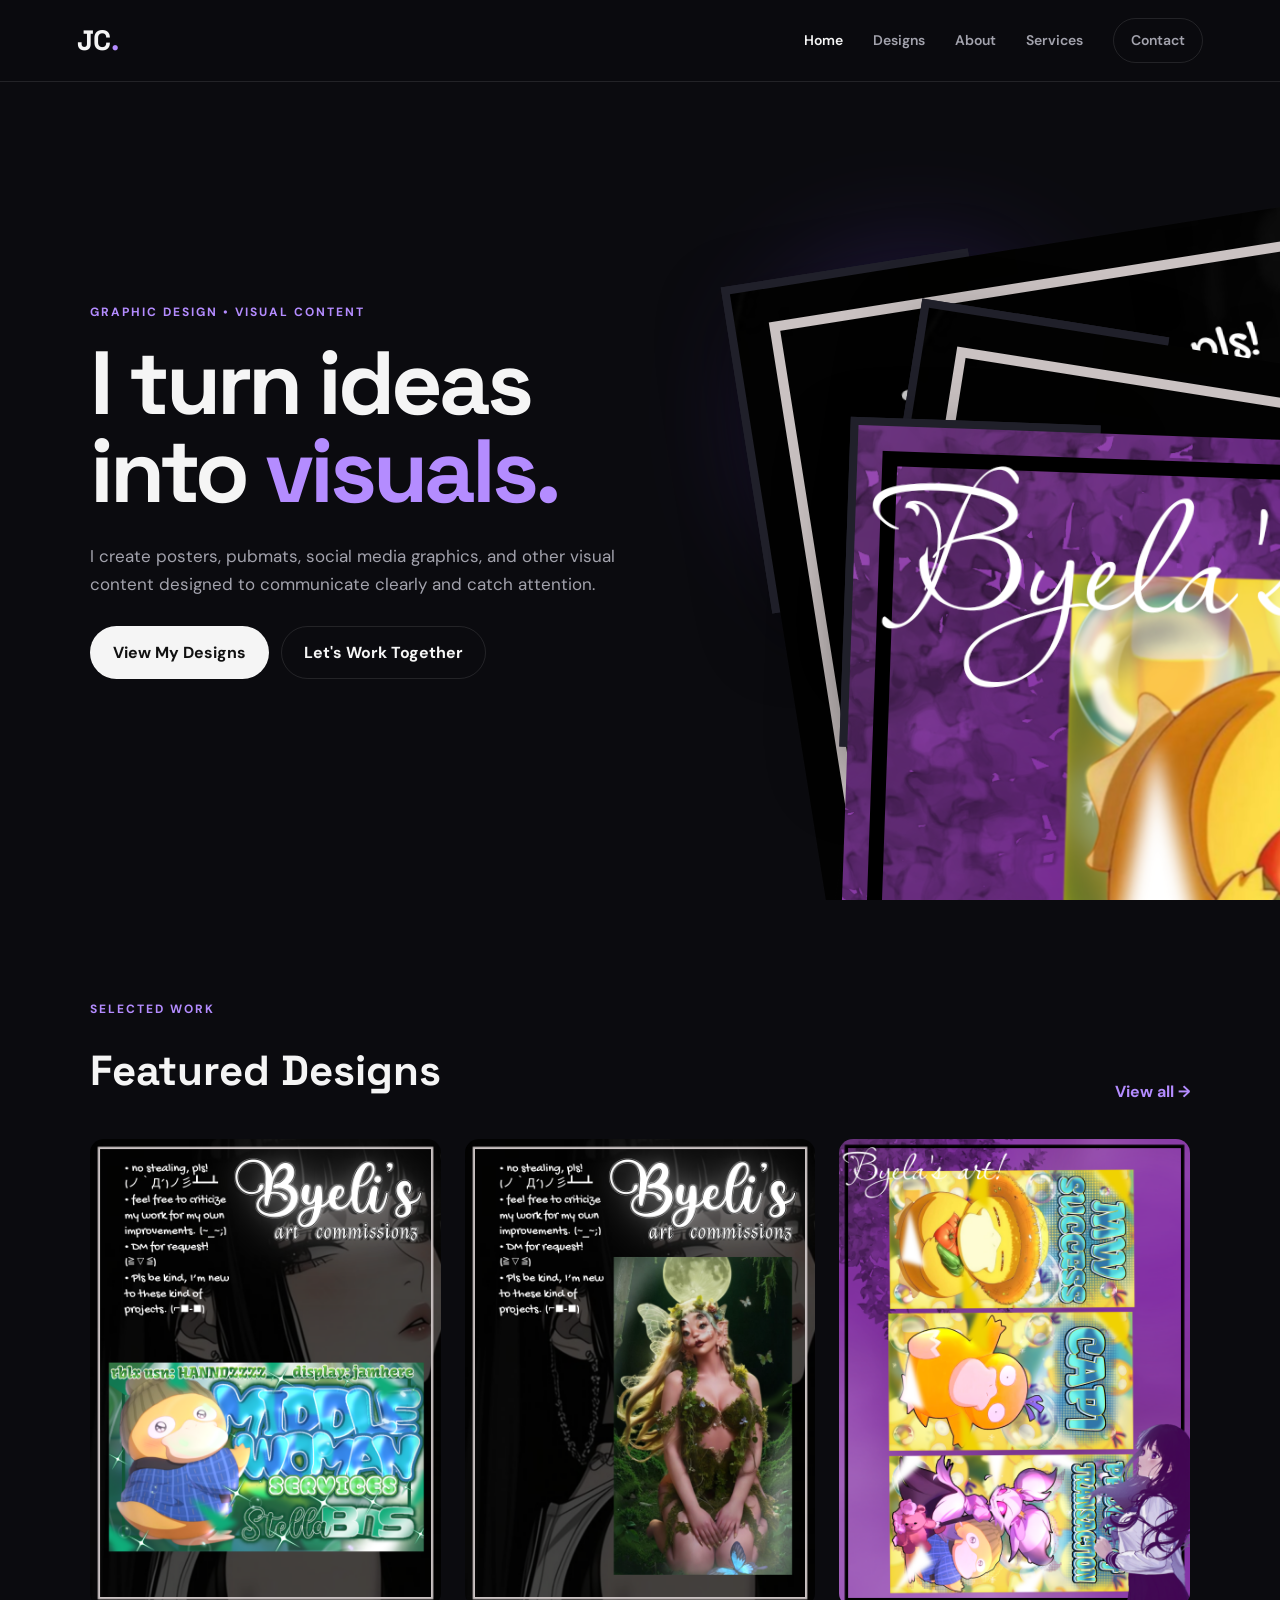
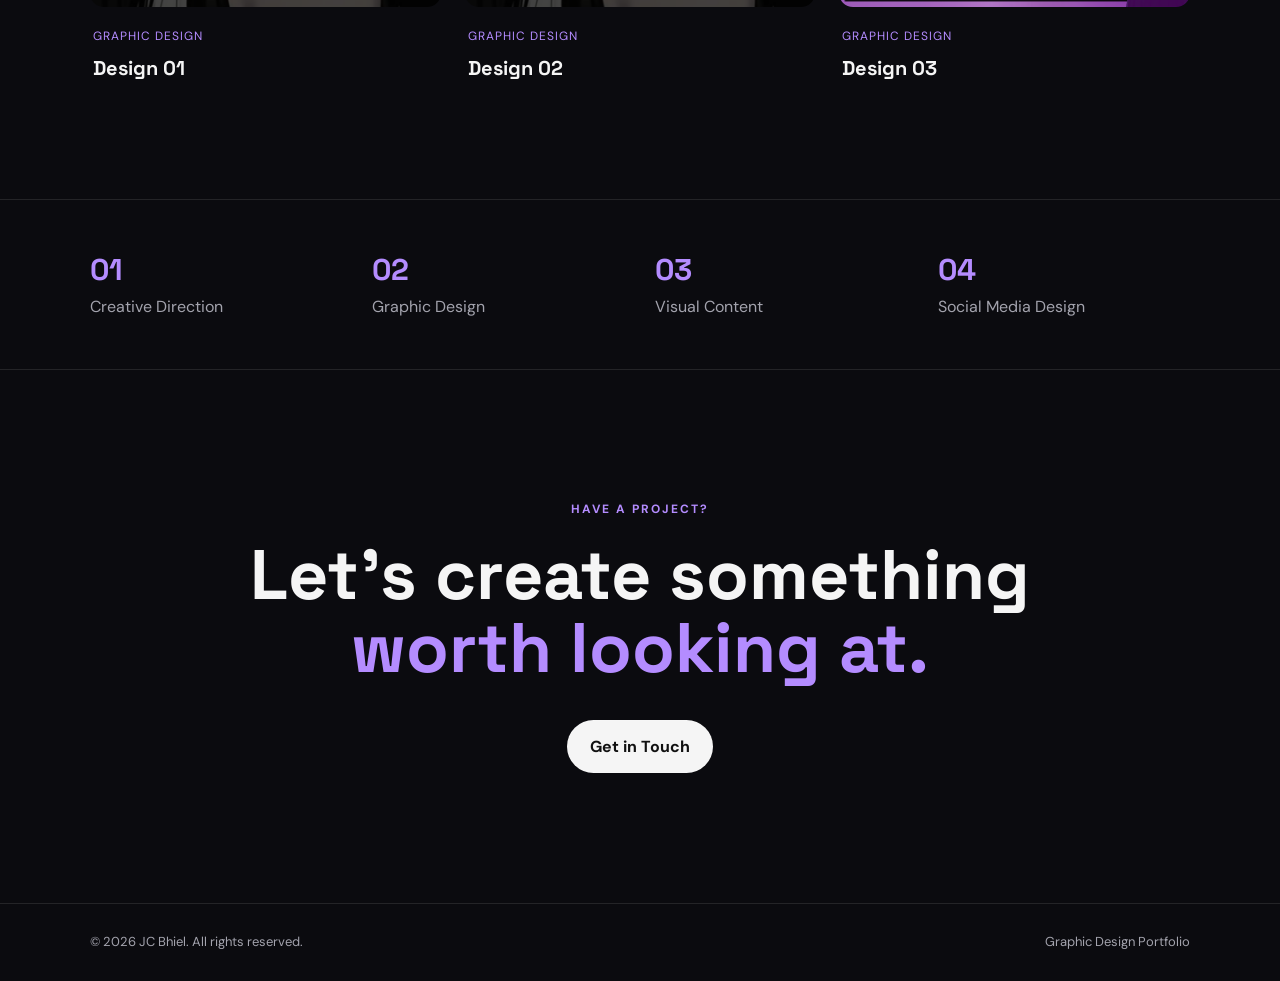
==== index.html @ 1cc87bb0 "Update index.html" ====
<!DOCTYPE html>
<html lang="en">
<head>
  <meta charset="UTF-8">
  <meta name="viewport" content="width=device-width, initial-scale=1.0">
  <title>JC Bhiel | Graphic Designer</title>
  <link rel="stylesheet" href="css/style.css">
</head>

<body>

  <header class="navbar">
    <a class="logo" href="index.html">JC<span>.</span></a>

    <button class="menu-btn" aria-label="Open menu">☰</button>

    <nav>
      <a class="active" href="index.html">Home</a>
      <a href="designs.html">Designs</a>
      <a href="about.html">About</a>
      <a href="services.html">Services</a>
      <a class="nav-contact" href="contact.html">Contact</a>
    </nav>
  </header>


  <main>

    <!-- HERO SECTION -->
    <section class="hero">

      <div class="hero-text">

        <p class="eyebrow">GRAPHIC DESIGN • VISUAL CONTENT</p>

        <h1>
          I turn ideas into <span>visuals.</span>
        </h1>

        <p class="hero-description">
          I create posters, pubmats, social media graphics, and other visual content
          designed to communicate clearly and catch attention.
        </p>

        <div class="hero-buttons">
          <a class="btn primary" href="designs.html">
            View My Designs
          </a>

          <a class="btn secondary" href="contact.html">
            Let's Work Together
          </a>
        </div>

      </div>


      <!-- HERO DESIGN SHOWCASE -->
      <div class="hero-showcase">

        <div class="shape shape-one"></div>
        <div class="shape shape-two"></div>

        <div class="showcase-card card-a">
          <img src="images/1.png" alt="Graphic Design 1">
        </div>

        <div class="showcase-card card-b">
          <img src="images/2.png" alt="Graphic Design 2">
        </div>

        <div class="showcase-card card-c">
          <img src="images/3.png" alt="Graphic Design 3">
        </div>

      </div>

    </section>


    <!-- FEATURED DESIGNS -->
    <section class="section">

      <div class="section-heading">

        <div>
          <p class="eyebrow">SELECTED WORK</p>
          <h2>Featured Designs</h2>
        </div>

        <a class="text-link" href="designs.html">
          View all →
        </a>

      </div>


      <div class="design-grid featured-grid">

        <article class="design-card">

          <img
            class="design-image"
            src="images/1.png"
            alt="Graphic Design 1"
          >

          <div class="design-info">
            <span>Graphic Design</span>
            <h3>Design 01</h3>
          </div>

        </article>


        <article class="design-card">

          <img
            class="design-image"
            src="images/2.png"
            alt="Graphic Design 2"
          >

          <div class="design-info">
            <span>Graphic Design</span>
            <h3>Design 02</h3>
          </div>

        </article>


        <article class="design-card">

          <img
            class="design-image"
            src="images/3.png"
            alt="Graphic Design 3"
          >

          <div class="design-info">
            <span>Graphic Design</span>
            <h3>Design 03</h3>
          </div>

        </article>

      </div>

    </section>


    <!-- SERVICES / SKILLS -->
    <section class="stats">

      <div>
        <strong>01</strong>
        <span>Creative Direction</span>
      </div>

      <div>
        <strong>02</strong>
        <span>Graphic Design</span>
      </div>

      <div>
        <strong>03</strong>
        <span>Visual Content</span>
      </div>

      <div>
        <strong>04</strong>
        <span>Social Media Design</span>
      </div>

    </section>


    <!-- CALL TO ACTION -->
    <section class="cta">

      <p class="eyebrow">HAVE A PROJECT?</p>

      <h2>
        Let's create something<br>
        <span>worth looking at.</span>
      </h2>

      <a class="btn primary" href="contact.html">
        Get in Touch
      </a>

    </section>

  </main>


  <!-- FOOTER -->
  <footer>

    <p>
      © 2026 JC Bhiel. All rights reserved.
    </p>

    <p>
      Graphic Design Portfolio
    </p>

  </footer>


  <script src="js/script.js"></script>

</body>
</html>
---- css/style.css ----
@import url('https://fonts.googleapis.com/css2?family=DM+Sans:wght@400;500;600;700&family=Space+Grotesk:wght@400;500;600;700&display=swap');

:root {
  --bg: #0b0b0f;
  --surface: #13131a;
  --surface-2: #1a1a23;
  --text: #f5f5f5;
  --muted: #a3a3ad;
  --accent: #b48cff;
  --accent-2: #7c4dff;
  --border: rgba(255,255,255,.1);
}

* { box-sizing: border-box; margin: 0; padding: 0; }

html { scroll-behavior: smooth; }

body {
  background: var(--bg);
  color: var(--text);
  font-family: "DM Sans", sans-serif;
  line-height: 1.6;
}

a { color: inherit; text-decoration: none; }

.navbar {
  height: 82px;
  padding: 0 6%;
  display: flex;
  align-items: center;
  justify-content: space-between;
  border-bottom: 1px solid var(--border);
  position: sticky;
  top: 0;
  z-index: 20;
  background: rgba(11,11,15,.88);
  backdrop-filter: blur(14px);
}

.logo {
  font-family: "Space Grotesk", sans-serif;
  font-size: 28px;
  font-weight: 700;
}

.logo span, h1 span, h2 span { color: var(--accent); }

nav { display: flex; align-items: center; gap: 30px; }

nav a {
  color: var(--muted);
  font-size: 14px;
  font-weight: 600;
  transition: .25s;
}

nav a:hover, nav a.active { color: var(--text); }

.nav-contact {
  border: 1px solid var(--border);
  padding: 10px 17px;
  border-radius: 100px;
}

.menu-btn { display: none; background: none; color: white; border: 0; font-size: 25px; }

.hero {
  min-height: calc(100vh - 82px);
  padding: 80px 7%;
  display: grid;
  grid-template-columns: 1fr 1fr;
  gap: 50px;
  align-items: center;
  overflow: hidden;
}

.eyebrow {
  color: var(--accent);
  font-size: 12px;
  letter-spacing: 2px;
  font-weight: 700;
  margin-bottom: 18px;
}

h1, h2, h3 { font-family: "Space Grotesk", sans-serif; }

.hero h1 {
  font-size: clamp(50px, 7vw, 92px);
  line-height: .98;
  letter-spacing: -4px;
  max-width: 750px;
}

.hero-description {
  max-width: 590px;
  color: var(--muted);
  font-size: 17px;
  margin: 28px 0;
}

.hero-buttons { display: flex; gap: 12px; flex-wrap: wrap; }

.btn {
  display: inline-flex;
  align-items: center;
  justify-content: center;
  border-radius: 100px;
  padding: 13px 22px;
  font-weight: 700;
  border: 1px solid var(--border);
  transition: .25s;
  cursor: pointer;
  font-family: inherit;
}

.btn:hover { transform: translateY(-2px); }

.btn.primary { background: var(--text); color: #111; }
.btn.secondary { color: var(--text); }

.hero-showcase {
  height: 550px;
  position: relative;
}

.shape {
  position: absolute;
  border-radius: 50%;
  filter: blur(2px);
}

.shape-one {
  width: 260px; height: 260px;
  background: var(--accent-2);
  opacity: .4;
  top: 70px; left: 120px;
  filter: blur(70px);
}

.shape-two {
  width: 200px; height: 200px;
  background: #ff4dc4;
  opacity: .25;
  bottom: 50px; right: 20px;
  filter: blur(65px);
}

.showcase-card {
  position: absolute;
  width: 250px;
  height: 330px;
  border: 8px solid #20202a;
  background: #22222d;
  box-shadow: 0 25px 70px rgba(0,0,0,.45);
  transition: .4s;
}

.showcase-card:hover { transform: translateY(-12px) rotate(0deg); }

.card-a { top: 50px; left: 80px; transform: rotate(-9deg); }
.card-b { top: 100px; right: 45px; transform: rotate(9deg); }
.card-c { bottom: 15px; left: 180px; transform: rotate(2deg); }

.placeholder {
  display: flex;
  align-items: center;
  justify-content: center;
  text-align: center;
  background:
    radial-gradient(circle at 20% 20%, rgba(180,140,255,.4), transparent 30%),
    radial-gradient(circle at 80% 70%, rgba(255,77,196,.25), transparent 30%),
    #20202a;
  color: rgba(255,255,255,.5);
  font-family: "Space Grotesk", sans-serif;
  font-weight: 700;
  letter-spacing: 2px;
}

.section { padding: 100px 7%; }

.section-heading {
  display: flex;
  justify-content: space-between;
  align-items: end;
  margin-bottom: 35px;
}

.section-heading h2 { font-size: 42px; }

.text-link { color: var(--accent); font-weight: 700; }

.design-grid {
  display: grid;
  grid-template-columns: repeat(3, 1fr);
  gap: 24px;
}

.design-card {
  cursor: pointer;
  transition: .3s;
}

.design-card:hover { transform: translateY(-7px); }

.design-image {
  width: 100%;
  height: auto;
  display: block;
  border-radius: 14px;
}

.design-info { padding: 15px 3px; }

.design-info span {
  color: var(--accent);
  font-size: 12px;
  text-transform: uppercase;
  letter-spacing: 1px;
}

.design-info h3 { font-size: 20px; margin-top: 4px; }

.stats {
  border-top: 1px solid var(--border);
  border-bottom: 1px solid var(--border);
  padding: 50px 7%;
  display: grid;
  grid-template-columns: repeat(4, 1fr);
  gap: 30px;
}

.stats div { display: flex; flex-direction: column; gap: 5px; }
.stats strong { font: 700 30px "Space Grotesk"; color: var(--accent); }
.stats span { color: var(--muted); }

.cta {
  text-align: center;
  padding: 130px 7%;
}

.cta h2 { font-size: clamp(40px, 6vw, 70px); line-height: 1.05; margin-bottom: 35px; }

footer {
  padding: 28px 7%;
  border-top: 1px solid var(--border);
  display: flex;
  justify-content: space-between;
  color: var(--muted);
  font-size: 13px;
}

.page-hero {
  padding: 110px 7% 70px;
  border-bottom: 1px solid var(--border);
}

.page-hero h1 { font-size: clamp(55px, 8vw, 100px); line-height: .95; letter-spacing: -4px; }
.page-hero > p:last-child { color: var(--muted); margin-top: 25px; font-size: 17px; }

.portfolio-section { padding-top: 60px; }

.filters { display: flex; flex-wrap: wrap; gap: 10px; margin-bottom: 35px; }

.filter {
  background: transparent;
  color: var(--muted);
  border: 1px solid var(--border);
  padding: 9px 17px;
  border-radius: 100px;
  cursor: pointer;
  font-family: inherit;
}

.filter:hover, .filter.active { background: var(--text); color: #111; }

.project.hidden { display: none; }

.about-layout {
  display: grid;
  grid-template-columns: .8fr 1.2fr;
  gap: 80px;
  align-items: center;
}

.profile-box {
  aspect-ratio: 1 / 1.1;
  max-width: 470px;
}

.profile-placeholder {
  width: 100%;
  height: 100%;
  border-radius: 20px;
  background:
    radial-gradient(circle at 25% 25%, rgba(180,140,255,.5), transparent 30%),
    linear-gradient(145deg, #29293a, #121218);
  display: flex;
  align-items: center;
  justify-content: center;
  color: #888;
  font: 700 25px "Space Grotesk";
  text-align: center;
}

.about-text h2 { font-size: 52px; margin-bottom: 20px; }
.about-text > p:not(.eyebrow) { color: var(--muted); max-width: 700px; margin-bottom: 18px; }

.skills { display: flex; flex-wrap: wrap; gap: 10px; margin-top: 25px; }
.skills span {
  border: 1px solid var(--border);
  padding: 9px 13px;
  border-radius: 100px;
  color: var(--muted);
  font-size: 13px;
}

.services-grid {
  display: grid;
  grid-template-columns: repeat(2, 1fr);
  gap: 20px;
}

.service-card {
  padding: 40px;
  min-height: 270px;
  background: var(--surface);
  border: 1px solid var(--border);
  border-radius: 18px;
  transition: .3s;
}

.service-card:hover { background: var(--surface-2); transform: translateY(-5px); }
.service-number { color: var(--accent); font-weight: 700; margin-bottom: 40px; }
.service-card h2 { font-size: 35px; margin-bottom: 12px; }
.service-card p { color: var(--muted); max-width: 550px; }

.contact-layout {
  display: grid;
  grid-template-columns: .9fr 1.1fr;
  gap: 80px;
}

.contact-info h2 { font-size: 45px; margin-bottom: 18px; }
.contact-info > p:not(.eyebrow) { color: var(--muted); }

.contact-list { margin-top: 35px; display: grid; gap: 10px; }
.contact-list a {
  padding: 18px 0;
  border-bottom: 1px solid var(--border);
  display: flex;
  justify-content: space-between;
  gap: 20px;
}
.contact-list span { color: var(--muted); }

.contact-form {
  background: var(--surface);
  border: 1px solid var(--border);
  border-radius: 18px;
  padding: 30px;
  display: grid;
  gap: 18px;
}

.contact-form label { display: grid; gap: 8px; font-weight: 600; font-size: 14px; }

input, select, textarea {
  width: 100%;
  background: #0d0d12;
  border: 1px solid var(--border);
  color: var(--text);
  padding: 13px 14px;
  border-radius: 10px;
  outline: none;
  font: inherit;
}

input:focus, select:focus, textarea:focus { border-color: var(--accent); }
textarea { resize: vertical; }
.form-note { color: var(--muted); font-size: 12px; }

@media (max-width: 850px) {
  .menu-btn { display: block; }
  nav {
    display: none;
    position: absolute;
    top: 82px; left: 0; right: 0;
    background: var(--bg);
    padding: 25px 7%;
    flex-direction: column;
    align-items: flex-start;
    border-bottom: 1px solid var(--border);
  }
  nav.open { display: flex; }
  .hero { grid-template-columns: 1fr; padding-top: 55px; }
  .hero-showcase { height: 430px; }
  .design-grid { grid-template-columns: repeat(2, 1fr); }
  .stats { grid-template-columns: repeat(2, 1fr); }
  .about-layout, .contact-layout { grid-template-columns: 1fr; gap: 45px; }
}

@media (max-width: 550px) {
  .hero h1 { letter-spacing: -2px; }
  .section, .hero { padding-left: 5%; padding-right: 5%; }
  .page-hero { padding-left: 5%; padding-right: 5%; }
  .design-grid, .services-grid { grid-template-columns: 1fr; }
  .stats { grid-template-columns: 1fr; padding-left: 5%; padding-right: 5%; }
  .section-heading { align-items: flex-start; gap: 15px; flex-direction: column; }
  footer { padding: 25px 5%; flex-direction: column; gap: 8px; }
  .hero-showcase { transform: scale(.85); transform-origin: top center; margin-bottom: -70px; }
}
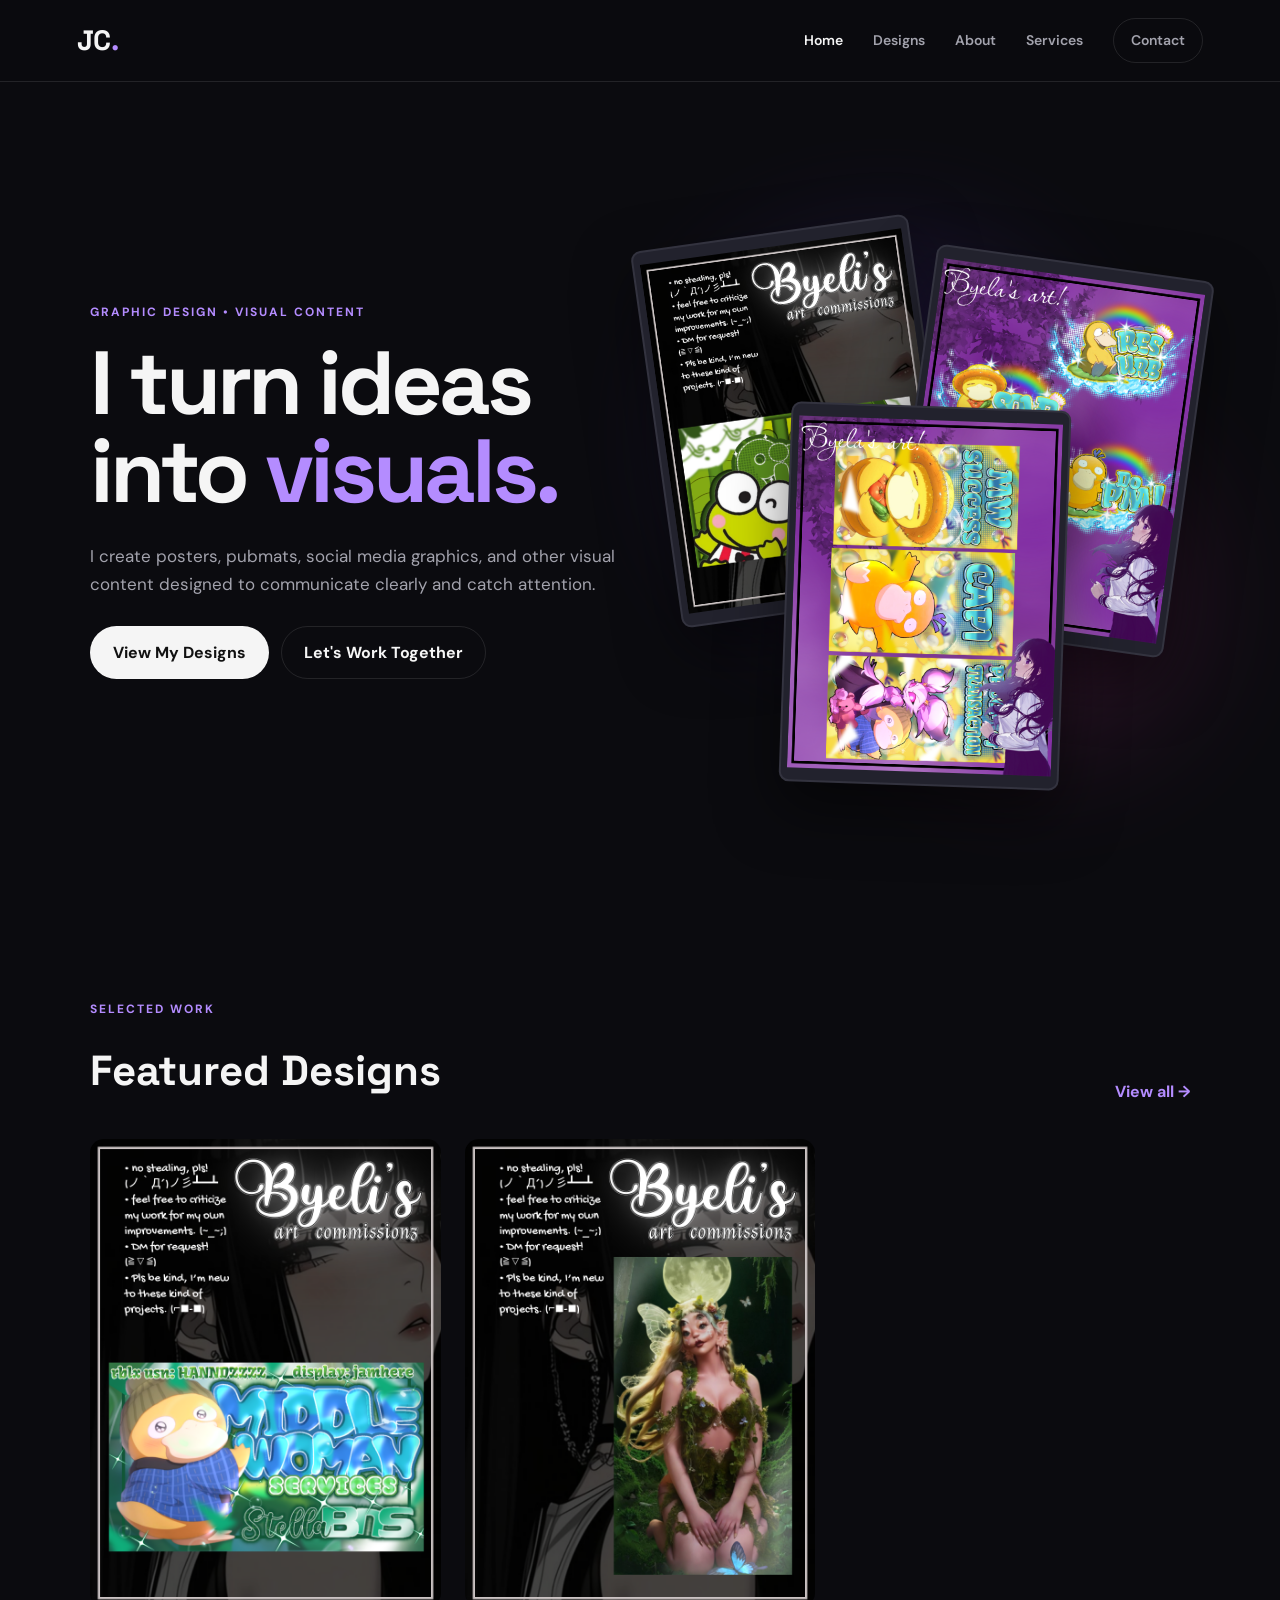
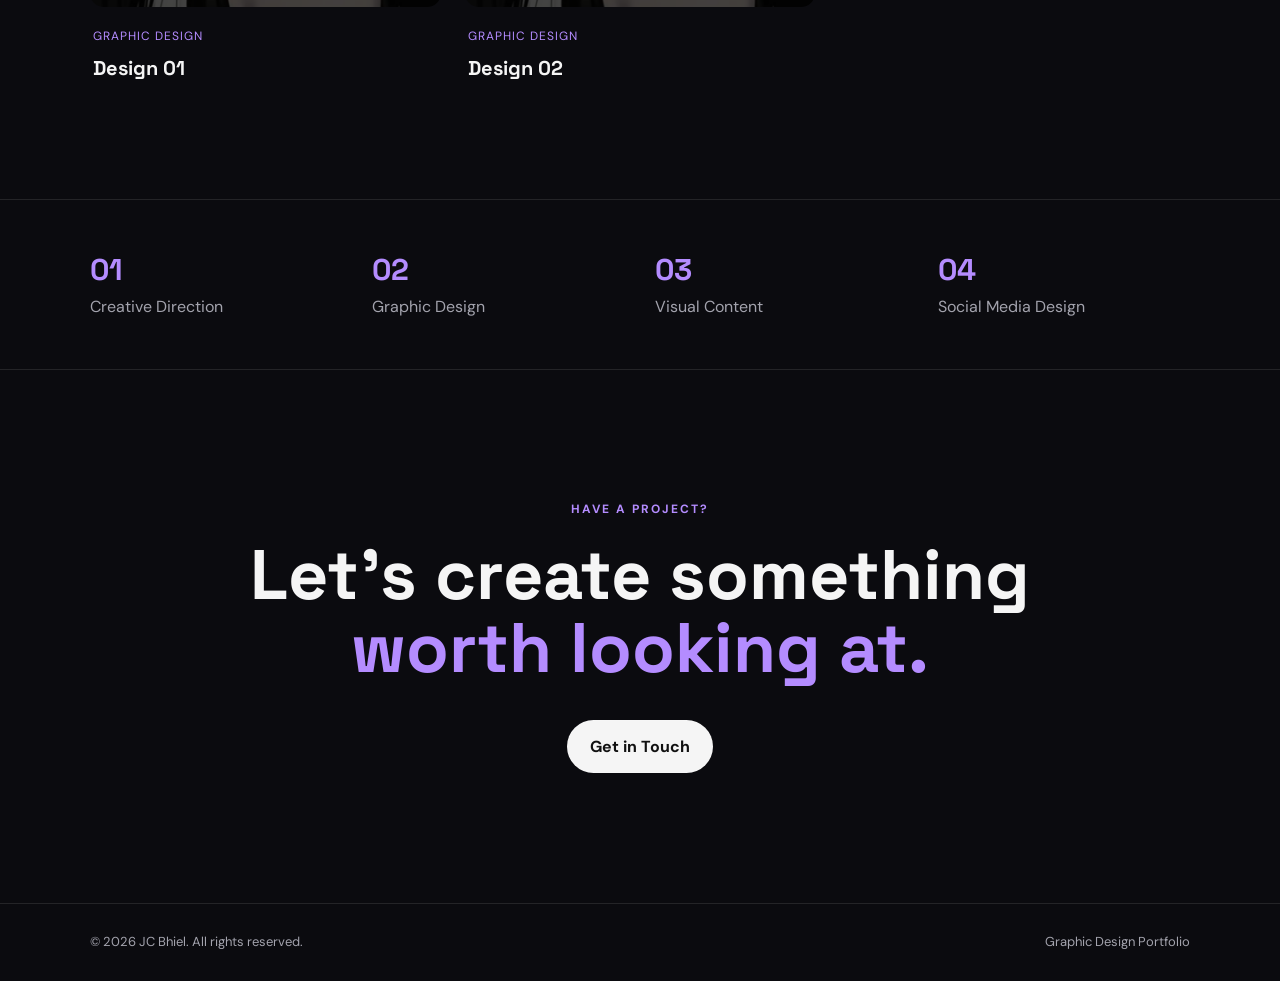
==== commit 9ce230cc: "Update index.html" ====
--- a/index.html
+++ b/index.html
@@ -62,11 +62,11 @@
         <div class="shape shape-two"></div>
 
         <div class="showcase-card card-a">
-          <img src="images/1.png" alt="Graphic Design 1">
+          <img src="images/5.png" alt="Graphic Design 1">
         </div>
 
         <div class="showcase-card card-b">
-          <img src="images/2.png" alt="Graphic Design 2">
+          <img src="images/15.png" alt="Graphic Design 2">
         </div>
 
         <div class="showcase-card card-c">
@@ -124,22 +124,6 @@
           <div class="design-info">
             <span>Graphic Design</span>
             <h3>Design 02</h3>
-          </div>
-
-        </article>
-
-
-        <article class="design-card">
-
-          <img
-            class="design-image"
-            src="images/3.png"
-            alt="Graphic Design 3"
-          >
-
-          <div class="design-info">
-            <span>Graphic Design</span>
-            <h3>Design 03</h3>
           </div>
 
         </article>
--- a/css/style.css
+++ b/css/style.css
@@ -11,9 +11,15 @@
   --border: rgba(255,255,255,.1);
 }
 
-* { box-sizing: border-box; margin: 0; padding: 0; }
-
-html { scroll-behavior: smooth; }
+* {
+  box-sizing: border-box;
+  margin: 0;
+  padding: 0;
+}
+
+html {
+  scroll-behavior: smooth;
+}
 
 body {
   background: var(--bg);
@@ -22,7 +28,14 @@
   line-height: 1.6;
 }
 
-a { color: inherit; text-decoration: none; }
+a {
+  color: inherit;
+  text-decoration: none;
+}
+
+/* =========================
+   NAVBAR
+========================= */
 
 .navbar {
   height: 82px;
@@ -44,9 +57,17 @@
   font-weight: 700;
 }
 
-.logo span, h1 span, h2 span { color: var(--accent); }
-
-nav { display: flex; align-items: center; gap: 30px; }
+.logo span,
+h1 span,
+h2 span {
+  color: var(--accent);
+}
+
+nav {
+  display: flex;
+  align-items: center;
+  gap: 30px;
+}
 
 nav a {
   color: var(--muted);
@@ -55,7 +76,10 @@
   transition: .25s;
 }
 
-nav a:hover, nav a.active { color: var(--text); }
+nav a:hover,
+nav a.active {
+  color: var(--text);
+}
 
 .nav-contact {
   border: 1px solid var(--border);
@@ -63,14 +87,25 @@
   border-radius: 100px;
 }
 
-.menu-btn { display: none; background: none; color: white; border: 0; font-size: 25px; }
+.menu-btn {
+  display: none;
+  background: none;
+  color: white;
+  border: 0;
+  font-size: 25px;
+  cursor: pointer;
+}
+
+/* =========================
+   HERO
+========================= */
 
 .hero {
   min-height: calc(100vh - 82px);
-  padding: 80px 7%;
+  padding: 70px 7%;
   display: grid;
   grid-template-columns: 1fr 1fr;
-  gap: 50px;
+  gap: 30px;
   align-items: center;
   overflow: hidden;
 }
@@ -83,7 +118,11 @@
   margin-bottom: 18px;
 }
 
-h1, h2, h3 { font-family: "Space Grotesk", sans-serif; }
+h1,
+h2,
+h3 {
+  font-family: "Space Grotesk", sans-serif;
+}
 
 .hero h1 {
   font-size: clamp(50px, 7vw, 92px);
@@ -99,7 +138,11 @@
   margin: 28px 0;
 }
 
-.hero-buttons { display: flex; gap: 12px; flex-wrap: wrap; }
+.hero-buttons {
+  display: flex;
+  gap: 12px;
+  flex-wrap: wrap;
+}
 
 .btn {
   display: inline-flex;
@@ -114,70 +157,141 @@
   font-family: inherit;
 }
 
-.btn:hover { transform: translateY(-2px); }
-
-.btn.primary { background: var(--text); color: #111; }
-.btn.secondary { color: var(--text); }
+.btn:hover {
+  transform: translateY(-2px);
+}
+
+.btn.primary {
+  background: var(--text);
+  color: #111;
+}
+
+.btn.secondary {
+  color: var(--text);
+}
+
+/* =========================
+   HOMEPAGE SHOWCASE
+========================= */
 
 .hero-showcase {
-  height: 550px;
+  height: 570px;
   position: relative;
+  display: flex;
+  align-items: center;
+  justify-content: center;
 }
 
 .shape {
   position: absolute;
   border-radius: 50%;
-  filter: blur(2px);
 }
 
 .shape-one {
-  width: 260px; height: 260px;
+  width: 300px;
+  height: 300px;
   background: var(--accent-2);
-  opacity: .4;
-  top: 70px; left: 120px;
-  filter: blur(70px);
+  opacity: .35;
+  top: 80px;
+  left: 80px;
+  filter: blur(80px);
 }
 
 .shape-two {
-  width: 200px; height: 200px;
+  width: 260px;
+  height: 260px;
   background: #ff4dc4;
-  opacity: .25;
-  bottom: 50px; right: 20px;
-  filter: blur(65px);
+  opacity: .2;
+  bottom: 50px;
+  right: 20px;
+  filter: blur(80px);
 }
 
 .showcase-card {
   position: absolute;
-  width: 250px;
-  height: 330px;
-  border: 8px solid #20202a;
+
+  width: 280px !important;
+  height: 380px !important;
+
+  padding: 6px;
+  border: 2px solid #33333f;
+  border-radius: 10px;
+
   background: #22222d;
-  box-shadow: 0 25px 70px rgba(0,0,0,.45);
-  transition: .4s;
-}
-
-.showcase-card:hover { transform: translateY(-12px) rotate(0deg); }
-
-.card-a { top: 50px; left: 80px; transform: rotate(-9deg); }
-.card-b { top: 100px; right: 45px; transform: rotate(9deg); }
-.card-c { bottom: 15px; left: 180px; transform: rotate(2deg); }
+  box-shadow: 0 25px 60px rgba(0,0,0,.5);
+
+  overflow: hidden;
+}
+
+.showcase-card img {
+  width: 100%;
+  height: 100%;
+  object-fit: contain;
+  display: block;
+  border-radius: 5px;
+}
+
+.card-a {
+  top: 25px;
+  left: 0;
+  transform: rotate(-8deg);
+  z-index: 1;
+}
+
+.card-b {
+  top: 55px;
+  right: 0;
+  transform: rotate(8deg);
+  z-index: 2;
+}
+
+.card-c {
+  bottom: -10px;
+  left: 130px;
+  transform: rotate(2deg);
+  z-index: 3;
+}
+
+.showcase-card:hover {
+  z-index: 10;
+}
+
+/* =========================
+   PLACEHOLDER
+========================= */
 
 .placeholder {
   display: flex;
   align-items: center;
   justify-content: center;
   text-align: center;
+
   background:
-    radial-gradient(circle at 20% 20%, rgba(180,140,255,.4), transparent 30%),
-    radial-gradient(circle at 80% 70%, rgba(255,77,196,.25), transparent 30%),
+    radial-gradient(
+      circle at 20% 20%,
+      rgba(180,140,255,.4),
+      transparent 30%
+    ),
+    radial-gradient(
+      circle at 80% 70%,
+      rgba(255,77,196,.25),
+      transparent 30%
+    ),
     #20202a;
+
   color: rgba(255,255,255,.5);
   font-family: "Space Grotesk", sans-serif;
   font-weight: 700;
   letter-spacing: 2px;
 }
 
-.section { padding: 100px 7%; }
+/* =========================
+   SECTIONS
+========================= */
+
+.section {
+  padding: 100px 7%;
+}
 
 .section-heading {
   display: flex;
@@ -186,9 +300,18 @@
   margin-bottom: 35px;
 }
 
-.section-heading h2 { font-size: 42px; }
-
-.text-link { color: var(--accent); font-weight: 700; }
+.section-heading h2 {
+  font-size: 42px;
+}
+
+.text-link {
+  color: var(--accent);
+  font-weight: 700;
+}
+
+/* =========================
+   DESIGN GRID
+========================= */
 
 .design-grid {
   display: grid;
@@ -201,7 +324,9 @@
   transition: .3s;
 }
 
-.design-card:hover { transform: translateY(-7px); }
+.design-card:hover {
+  transform: translateY(-7px);
+}
 
 .design-image {
   width: 100%;
@@ -210,7 +335,9 @@
   border-radius: 14px;
 }
 
-.design-info { padding: 15px 3px; }
+.design-info {
+  padding: 15px 3px;
+}
 
 .design-info span {
   color: var(--accent);
@@ -219,7 +346,14 @@
   letter-spacing: 1px;
 }
 
-.design-info h3 { font-size: 20px; margin-top: 4px; }
+.design-info h3 {
+  font-size: 20px;
+  margin-top: 4px;
+}
+
+/* =========================
+   STATS
+========================= */
 
 .stats {
   border-top: 1px solid var(--border);
@@ -230,16 +364,39 @@
   gap: 30px;
 }
 
-.stats div { display: flex; flex-direction: column; gap: 5px; }
-.stats strong { font: 700 30px "Space Grotesk"; color: var(--accent); }
-.stats span { color: var(--muted); }
+.stats div {
+  display: flex;
+  flex-direction: column;
+  gap: 5px;
+}
+
+.stats strong {
+  font: 700 30px "Space Grotesk";
+  color: var(--accent);
+}
+
+.stats span {
+  color: var(--muted);
+}
+
+/* =========================
+   CTA
+========================= */
 
 .cta {
   text-align: center;
   padding: 130px 7%;
 }
 
-.cta h2 { font-size: clamp(40px, 6vw, 70px); line-height: 1.05; margin-bottom: 35px; }
+.cta h2 {
+  font-size: clamp(40px, 6vw, 70px);
+  line-height: 1.05;
+  margin-bottom: 35px;
+}
+
+/* =========================
+   FOOTER
+========================= */
 
 footer {
   padding: 28px 7%;
@@ -250,17 +407,41 @@
   font-size: 13px;
 }
 
+/* =========================
+   PAGE HERO
+========================= */
+
 .page-hero {
   padding: 110px 7% 70px;
   border-bottom: 1px solid var(--border);
 }
 
-.page-hero h1 { font-size: clamp(55px, 8vw, 100px); line-height: .95; letter-spacing: -4px; }
-.page-hero > p:last-child { color: var(--muted); margin-top: 25px; font-size: 17px; }
-
-.portfolio-section { padding-top: 60px; }
-
-.filters { display: flex; flex-wrap: wrap; gap: 10px; margin-bottom: 35px; }
+.page-hero h1 {
+  font-size: clamp(55px, 8vw, 100px);
+  line-height: .95;
+  letter-spacing: -4px;
+}
+
+.page-hero > p:last-child {
+  color: var(--muted);
+  margin-top: 25px;
+  font-size: 17px;
+}
+
+/* =========================
+   PORTFOLIO
+========================= */
+
+.portfolio-section {
+  padding-top: 60px;
+}
+
+.filters {
+  display: flex;
+  flex-wrap: wrap;
+  gap: 10px;
+  margin-bottom: 35px;
+}
 
 .filter {
   background: transparent;
@@ -272,9 +453,19 @@
   font-family: inherit;
 }
 
-.filter:hover, .filter.active { background: var(--text); color: #111; }
-
-.project.hidden { display: none; }
+.filter:hover,
+.filter.active {
+  background: var(--text);
+  color: #111;
+}
+
+.project.hidden {
+  display: none;
+}
+
+/* =========================
+   ABOUT
+========================= */
 
 .about-layout {
   display: grid;
@@ -292,21 +483,42 @@
   width: 100%;
   height: 100%;
   border-radius: 20px;
+
   background:
-    radial-gradient(circle at 25% 25%, rgba(180,140,255,.5), transparent 30%),
+    radial-gradient(
+      circle at 25% 25%,
+      rgba(180,140,255,.5),
+      transparent 30%
+    ),
     linear-gradient(145deg, #29293a, #121218);
+
   display: flex;
   align-items: center;
   justify-content: center;
+
   color: #888;
   font: 700 25px "Space Grotesk";
   text-align: center;
 }
 
-.about-text h2 { font-size: 52px; margin-bottom: 20px; }
-.about-text > p:not(.eyebrow) { color: var(--muted); max-width: 700px; margin-bottom: 18px; }
-
-.skills { display: flex; flex-wrap: wrap; gap: 10px; margin-top: 25px; }
+.about-text h2 {
+  font-size: 52px;
+  margin-bottom: 20px;
+}
+
+.about-text > p:not(.eyebrow) {
+  color: var(--muted);
+  max-width: 700px;
+  margin-bottom: 18px;
+}
+
+.skills {
+  display: flex;
+  flex-wrap: wrap;
+  gap: 10px;
+  margin-top: 25px;
+}
+
 .skills span {
   border: 1px solid var(--border);
   padding: 9px 13px;
@@ -314,6 +526,10 @@
   color: var(--muted);
   font-size: 13px;
 }
+
+/* =========================
+   SERVICES
+========================= */
 
 .services-grid {
   display: grid;
@@ -330,21 +546,54 @@
   transition: .3s;
 }
 
-.service-card:hover { background: var(--surface-2); transform: translateY(-5px); }
-.service-number { color: var(--accent); font-weight: 700; margin-bottom: 40px; }
-.service-card h2 { font-size: 35px; margin-bottom: 12px; }
-.service-card p { color: var(--muted); max-width: 550px; }
+.service-card:hover {
+  background: var(--surface-2);
+  transform: translateY(-5px);
+}
+
+.service-number {
+  color: var(--accent);
+  font-weight: 700;
+  margin-bottom: 40px;
+}
+
+.service-card h2 {
+  font-size: 35px;
+  margin-bottom: 12px;
+}
+
+.service-card p {
+  color: var(--muted);
+  max-width: 550px;
+}
+
+/* =========================
+   CONTACT
+========================= */
 
 .contact-layout {
+  display: block;
+}
+
+.contact-info {
+  max-width: 850px;
+}
+
+.contact-info h2 {
+  font-size: 45px;
+  margin-bottom: 18px;
+}
+
+.contact-info > p:not(.eyebrow) {
+  color: var(--muted);
+}
+
+.contact-list {
+  margin-top: 35px;
   display: grid;
-  grid-template-columns: .9fr 1.1fr;
-  gap: 80px;
-}
-
-.contact-info h2 { font-size: 45px; margin-bottom: 18px; }
-.contact-info > p:not(.eyebrow) { color: var(--muted); }
-
-.contact-list { margin-top: 35px; display: grid; gap: 10px; }
+  gap: 10px;
+}
+
 .contact-list a {
   padding: 18px 0;
   border-bottom: 1px solid var(--border);
@@ -352,61 +601,156 @@
   justify-content: space-between;
   gap: 20px;
 }
-.contact-list span { color: var(--muted); }
-
-.contact-form {
-  background: var(--surface);
-  border: 1px solid var(--border);
-  border-radius: 18px;
-  padding: 30px;
-  display: grid;
-  gap: 18px;
-}
-
-.contact-form label { display: grid; gap: 8px; font-weight: 600; font-size: 14px; }
-
-input, select, textarea {
-  width: 100%;
-  background: #0d0d12;
-  border: 1px solid var(--border);
-  color: var(--text);
-  padding: 13px 14px;
-  border-radius: 10px;
-  outline: none;
-  font: inherit;
-}
-
-input:focus, select:focus, textarea:focus { border-color: var(--accent); }
-textarea { resize: vertical; }
-.form-note { color: var(--muted); font-size: 12px; }
+
+.contact-list span {
+  color: var(--muted);
+}
+
+/* =========================
+   TABLET
+========================= */
 
 @media (max-width: 850px) {
-  .menu-btn { display: block; }
+
+  .menu-btn {
+    display: block;
+  }
+
   nav {
     display: none;
     position: absolute;
-    top: 82px; left: 0; right: 0;
+    top: 82px;
+    left: 0;
+    right: 0;
+
     background: var(--bg);
     padding: 25px 7%;
+
     flex-direction: column;
     align-items: flex-start;
+
     border-bottom: 1px solid var(--border);
   }
-  nav.open { display: flex; }
-  .hero { grid-template-columns: 1fr; padding-top: 55px; }
-  .hero-showcase { height: 430px; }
-  .design-grid { grid-template-columns: repeat(2, 1fr); }
-  .stats { grid-template-columns: repeat(2, 1fr); }
-  .about-layout, .contact-layout { grid-template-columns: 1fr; gap: 45px; }
-}
+
+  nav.open {
+    display: flex;
+  }
+
+  .hero {
+    grid-template-columns: 1fr;
+    padding-top: 55px;
+  }
+
+  .hero-showcase {
+    height: 550px;
+  }
+
+  .showcase-card {
+    width: 250px !important;
+    height: 340px !important;
+  }
+
+  .card-a {
+    top: 35px;
+    left: 50px;
+  }
+
+  .card-b {
+    top: 70px;
+    right: 40px;
+  }
+
+  .card-c {
+    bottom: 0;
+    left: 150px;
+  }
+
+  .design-grid {
+    grid-template-columns: repeat(2, 1fr);
+  }
+
+  .stats {
+    grid-template-columns: repeat(2, 1fr);
+  }
+
+  .about-layout {
+    grid-template-columns: 1fr;
+    gap: 45px;
+  }
+
+  .contact-layout {
+    display: block;
+  }
+}
+
+/* =========================
+   MOBILE
+========================= */
 
 @media (max-width: 550px) {
-  .hero h1 { letter-spacing: -2px; }
-  .section, .hero { padding-left: 5%; padding-right: 5%; }
-  .page-hero { padding-left: 5%; padding-right: 5%; }
-  .design-grid, .services-grid { grid-template-columns: 1fr; }
-  .stats { grid-template-columns: 1fr; padding-left: 5%; padding-right: 5%; }
-  .section-heading { align-items: flex-start; gap: 15px; flex-direction: column; }
-  footer { padding: 25px 5%; flex-direction: column; gap: 8px; }
-  .hero-showcase { transform: scale(.85); transform-origin: top center; margin-bottom: -70px; }
-}
+
+  .hero h1 {
+    letter-spacing: -2px;
+  }
+
+  .section,
+  .hero {
+    padding-left: 5%;
+    padding-right: 5%;
+  }
+
+  .page-hero {
+    padding-left: 5%;
+    padding-right: 5%;
+  }
+
+  .design-grid,
+  .services-grid {
+    grid-template-columns: 1fr;
+  }
+
+  .stats {
+    grid-template-columns: 1fr;
+    padding-left: 5%;
+    padding-right: 5%;
+  }
+
+  .section-heading {
+    align-items: flex-start;
+    gap: 15px;
+    flex-direction: column;
+  }
+
+  footer {
+    padding: 25px 5%;
+    flex-direction: column;
+    gap: 8px;
+  }
+
+  .hero-showcase {
+    height: 450px;
+    transform: scale(.82);
+    transform-origin: top center;
+    margin-bottom: -60px;
+  }
+
+  .showcase-card {
+    width: 190px !important;
+    height: 260px !important;
+  }
+
+  .card-a {
+    top: 45px;
+    left: 5px;
+  }
+
+  .card-b {
+    top: 75px;
+    right: 5px;
+  }
+
+  .card-c {
+    bottom: 10px;
+    left: 95px;
+  }
+}
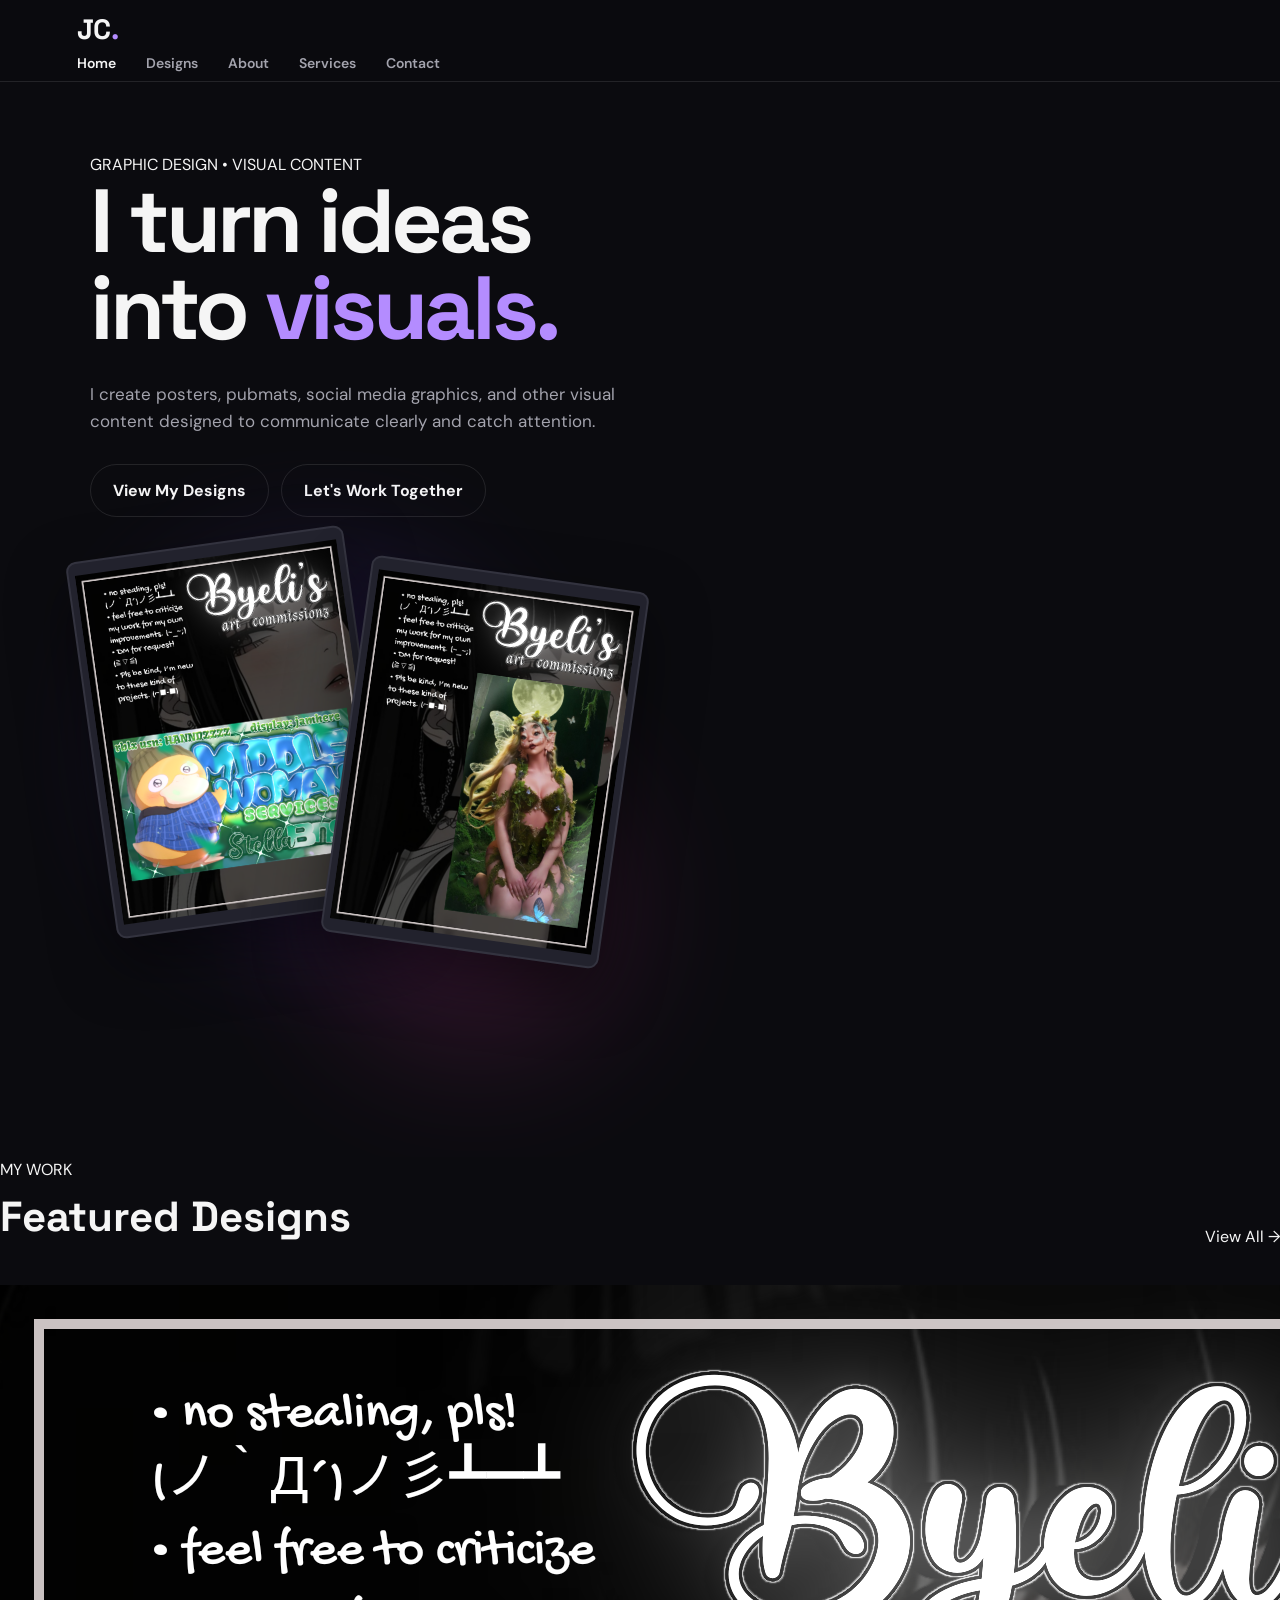
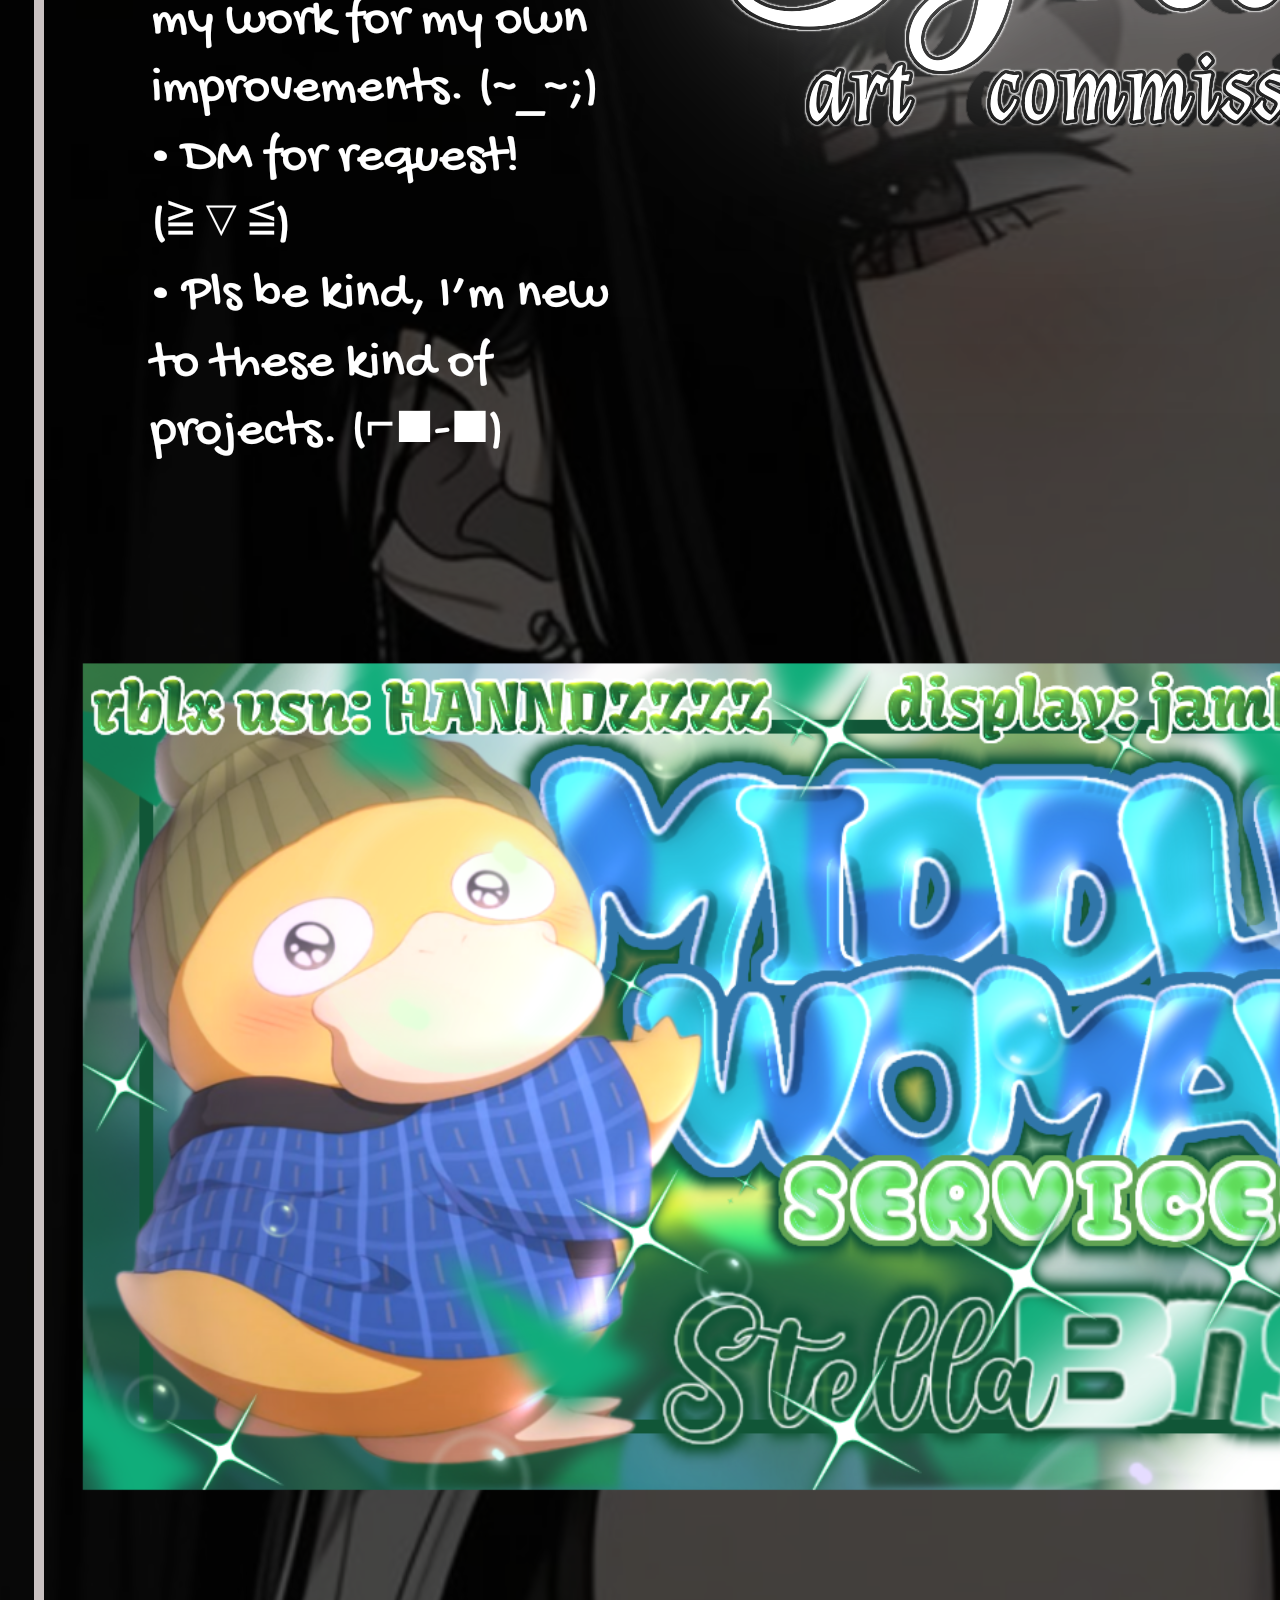
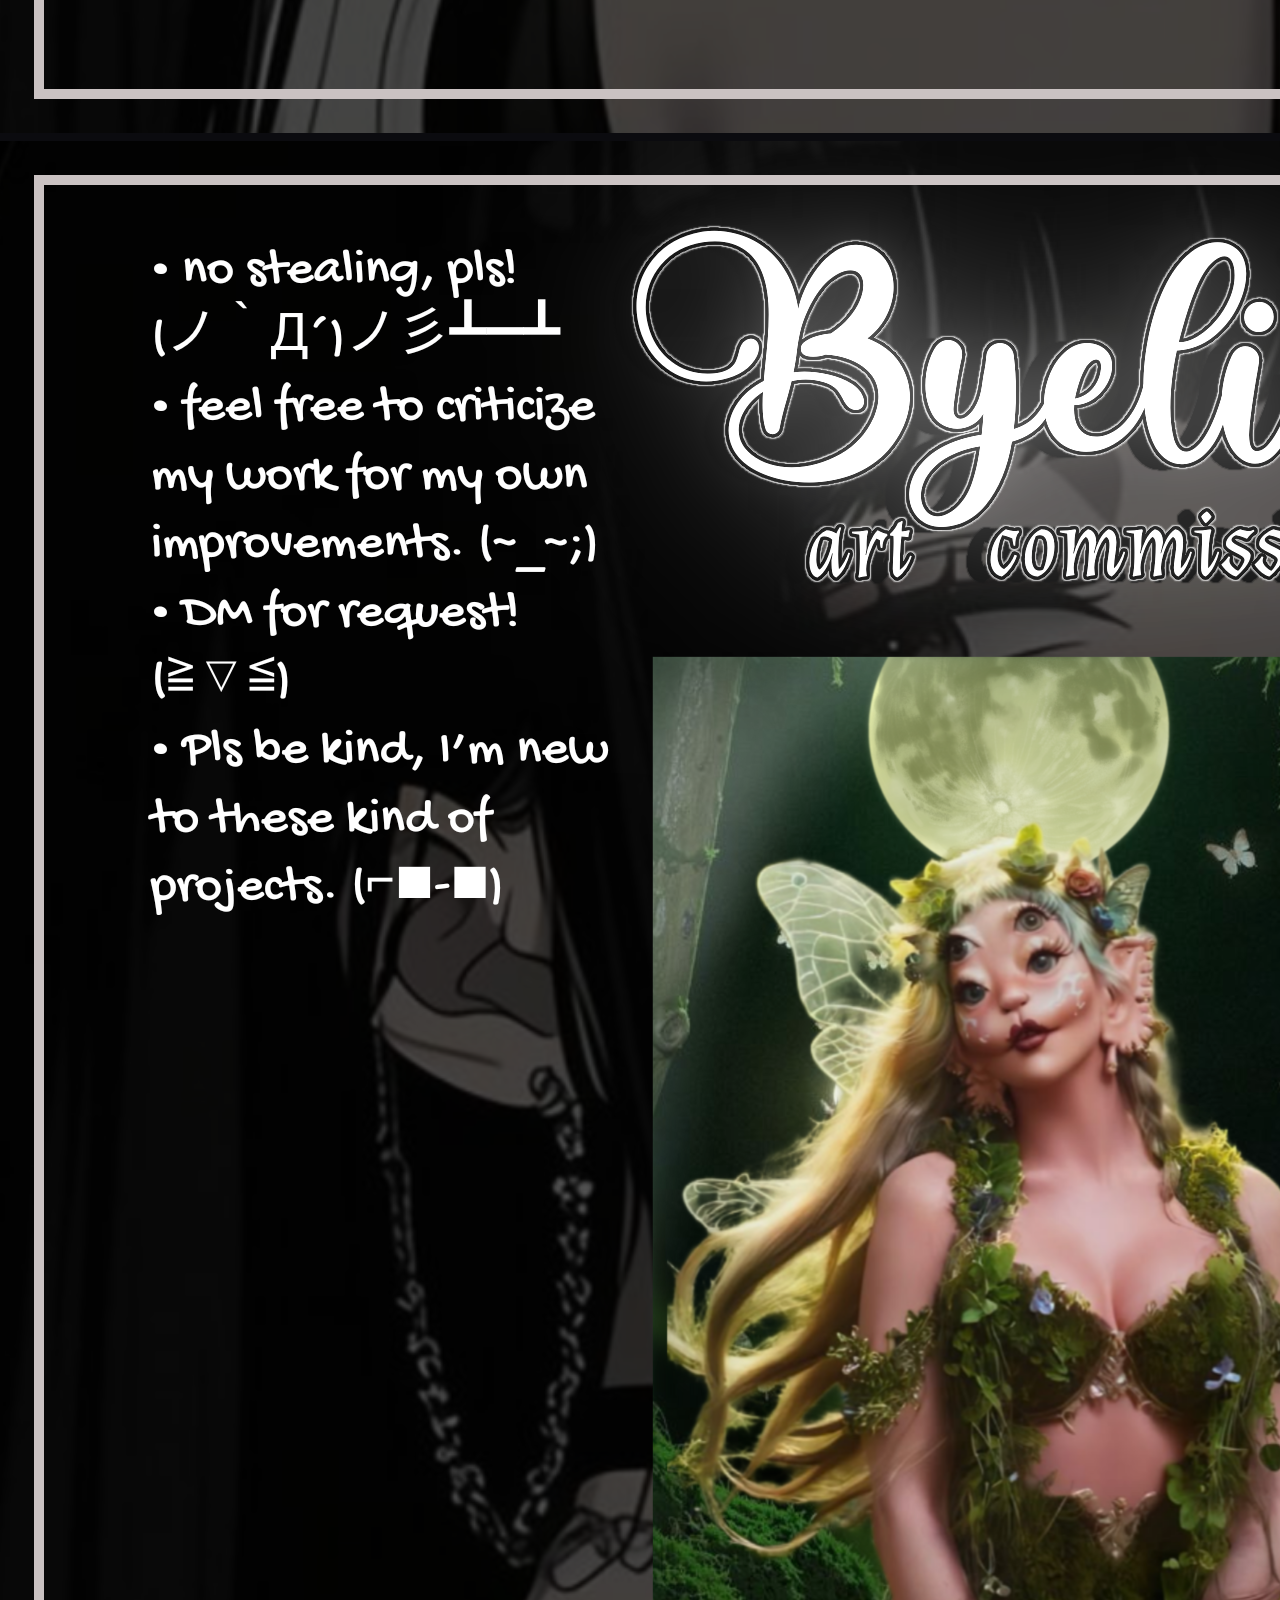
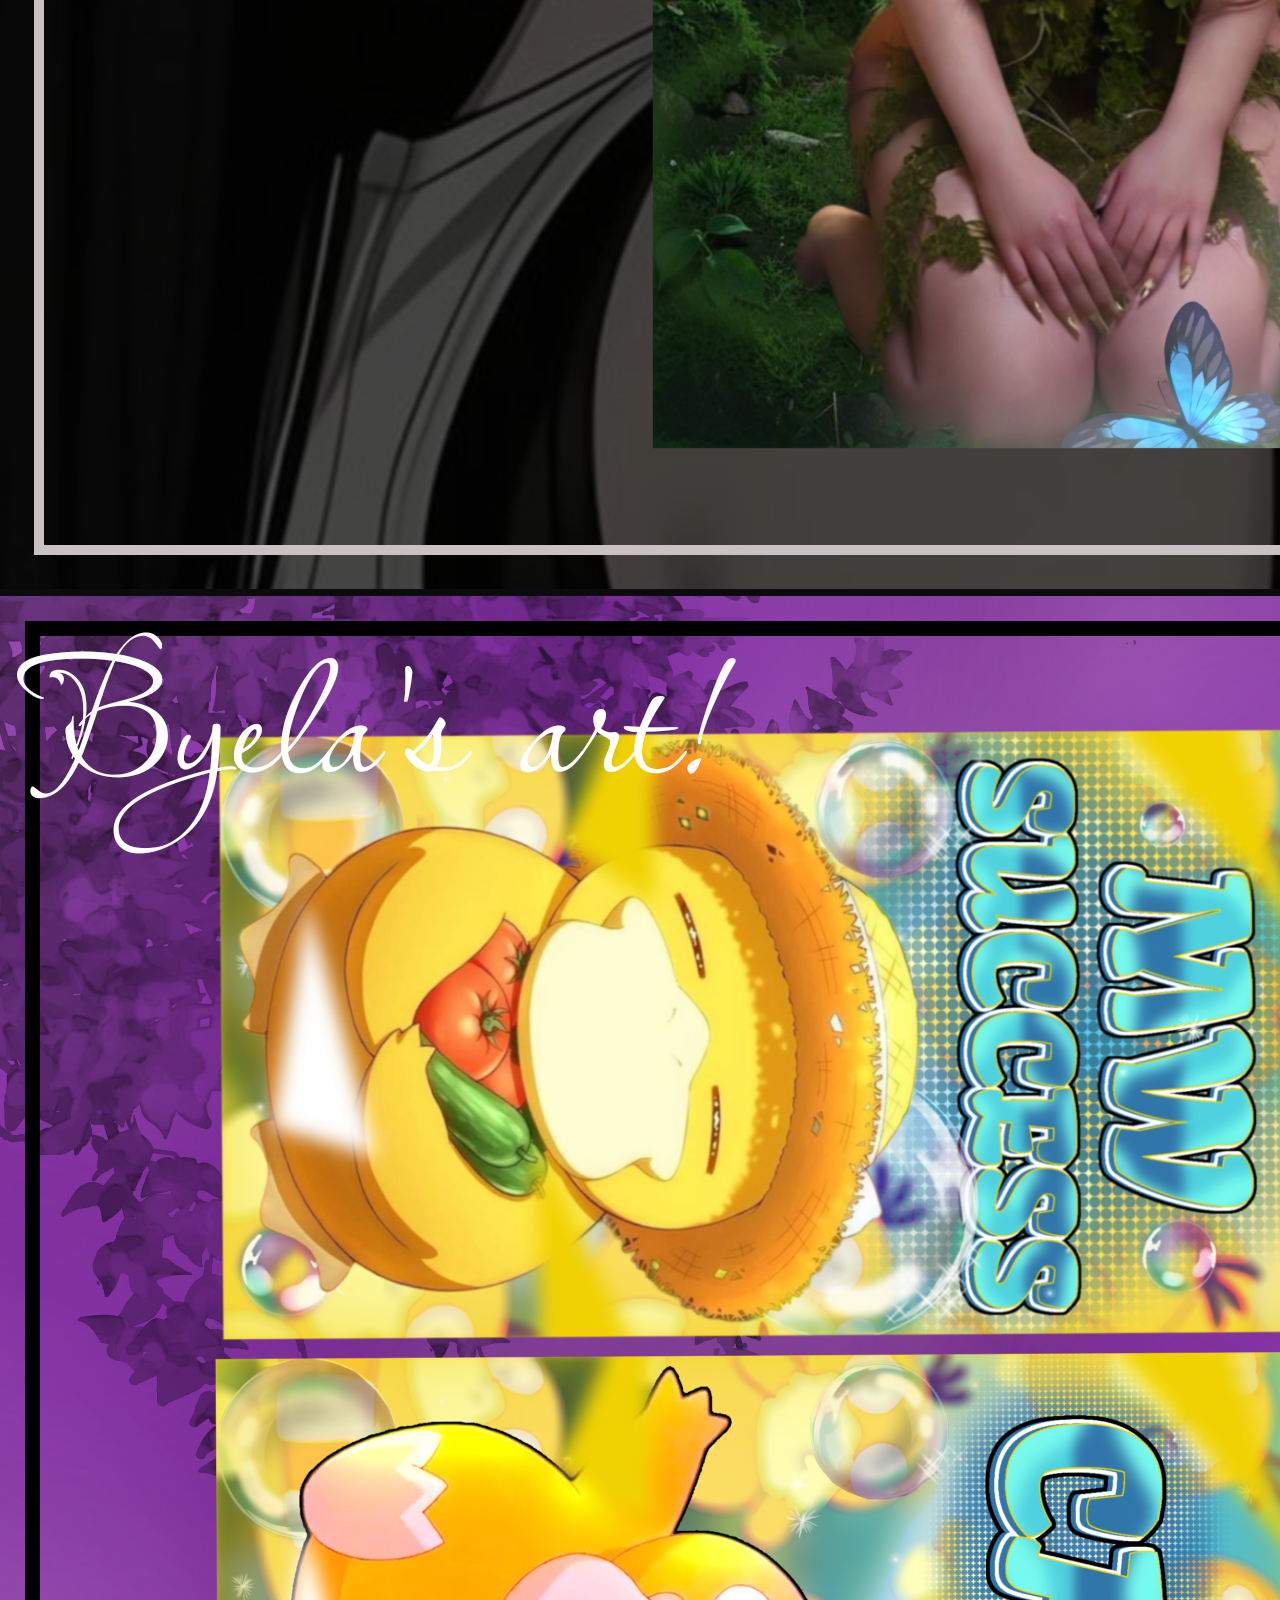
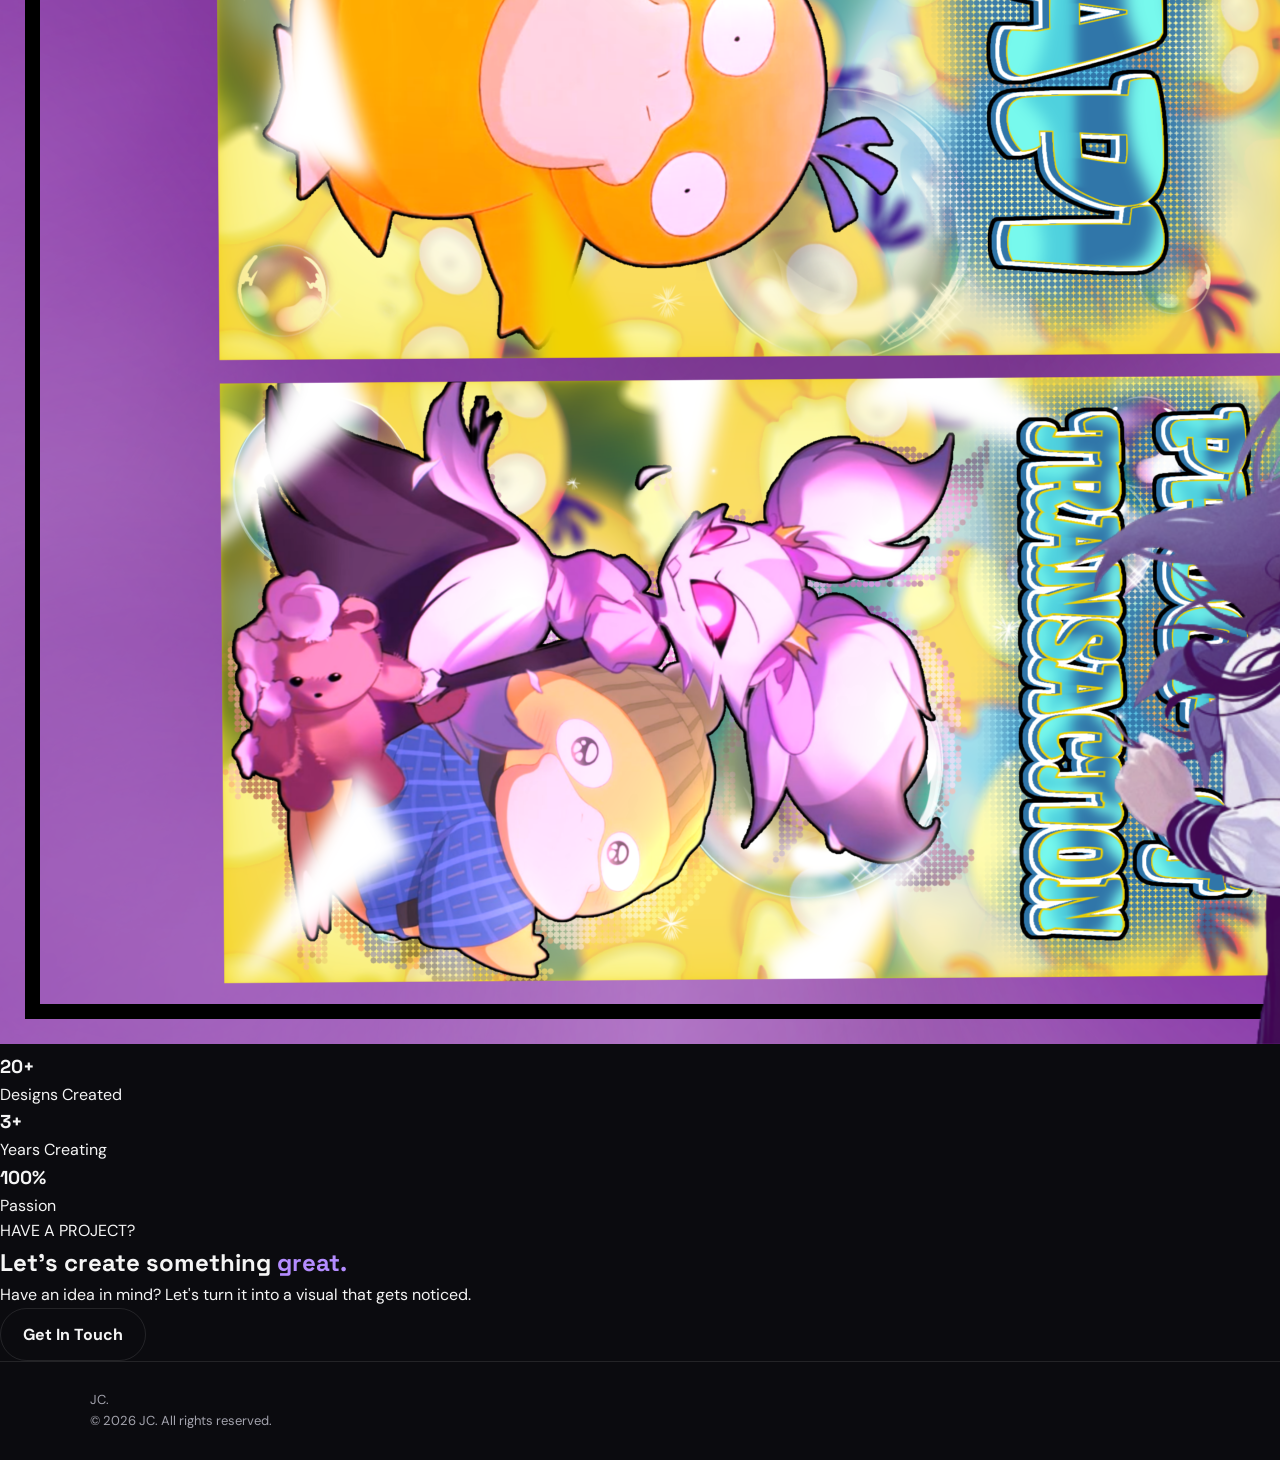
==== commit bb260559: "Update index.html" ====
--- a/index.html
+++ b/index.html
@@ -3,191 +3,213 @@
 <head>
   <meta charset="UTF-8">
   <meta name="viewport" content="width=device-width, initial-scale=1.0">
-  <title>JC Bhiel | Graphic Designer</title>
+
+  <title>JC. | Graphic Designer</title>
+
+  <link rel="preconnect" href="https://fonts.googleapis.com">
+  <link rel="preconnect" href="https://fonts.gstatic.com" crossorigin>
+  <link href="https://fonts.googleapis.com/css2?family=Poppins:wght@300;400;500;600;700;800&display=swap" rel="stylesheet">
+
   <link rel="stylesheet" href="css/style.css">
 </head>
 
 <body>
 
+  <!-- NAVIGATION -->
   <header class="navbar">
-    <a class="logo" href="index.html">JC<span>.</span></a>
-
-    <button class="menu-btn" aria-label="Open menu">☰</button>
-
-    <nav>
-      <a class="active" href="index.html">Home</a>
-      <a href="designs.html">Designs</a>
-      <a href="about.html">About</a>
-      <a href="services.html">Services</a>
-      <a class="nav-contact" href="contact.html">Contact</a>
-    </nav>
+    <div class="nav-container">
+
+      <a href="index.html" class="logo">
+        JC<span>.</span>
+      </a>
+
+      <nav class="nav-links">
+        <a href="index.html" class="active">Home</a>
+        <a href="designs.html">Designs</a>
+        <a href="about.html">About</a>
+        <a href="services.html">Services</a>
+        <a href="contact.html" class="nav-button">Contact</a>
+      </nav>
+
+    </div>
   </header>
 
 
+  <!-- HERO SECTION -->
   <main>
 
-    <!-- HERO SECTION -->
     <section class="hero">
 
-      <div class="hero-text">
-
-        <p class="eyebrow">GRAPHIC DESIGN • VISUAL CONTENT</p>
-
-        <h1>
-          I turn ideas into <span>visuals.</span>
-        </h1>
-
-        <p class="hero-description">
-          I create posters, pubmats, social media graphics, and other visual content
-          designed to communicate clearly and catch attention.
+      <div class="hero-container">
+
+        <!-- HERO TEXT -->
+        <div class="hero-content">
+
+          <p class="hero-label">
+            GRAPHIC DESIGN • VISUAL CONTENT
+          </p>
+
+          <h1>
+            I turn ideas into
+            <span>visuals.</span>
+          </h1>
+
+          <p class="hero-description">
+            I create posters, pubmats, social media graphics, and other visual content
+            designed to communicate clearly and catch attention.
+          </p>
+
+          <div class="hero-buttons">
+
+            <a href="designs.html" class="btn btn-primary">
+              View My Designs
+            </a>
+
+            <a href="contact.html" class="btn btn-secondary">
+              Let's Work Together
+            </a>
+
+          </div>
+
+        </div>
+
+
+        <!-- HERO SHOWCASE -->
+        <div class="hero-showcase">
+
+          <div class="shape shape-one"></div>
+          <div class="shape shape-two"></div>
+
+          <!-- FIRST DESIGN -->
+          <div class="showcase-card card-a">
+            <img src="images/1.png" alt="Graphic Design 1">
+          </div>
+
+          <!-- SECOND DESIGN -->
+          <div class="showcase-card card-b">
+            <img src="images/2.png" alt="Graphic Design 2">
+          </div>
+
+        </div>
+
+      </div>
+
+    </section>
+
+
+    <!-- FEATURED DESIGNS -->
+    <section class="featured-section">
+
+      <div class="section-container">
+
+        <div class="section-heading">
+
+          <div>
+            <p class="section-label">
+              MY WORK
+            </p>
+
+            <h2>
+              Featured Designs
+            </h2>
+          </div>
+
+          <a href="designs.html" class="view-all">
+            View All →
+          </a>
+
+        </div>
+
+
+        <div class="featured-grid">
+
+          <div class="featured-card">
+            <img src="images/1.png" alt="Graphic Design 1">
+          </div>
+
+          <div class="featured-card">
+            <img src="images/2.png" alt="Graphic Design 2">
+          </div>
+
+          <div class="featured-card">
+            <img src="images/3.png" alt="Graphic Design 3">
+          </div>
+
+        </div>
+
+      </div>
+
+    </section>
+
+
+    <!-- STATS -->
+    <section class="stats-section">
+
+      <div class="stats-container">
+
+        <div class="stat">
+          <h3>20+</h3>
+          <p>Designs Created</p>
+        </div>
+
+        <div class="stat">
+          <h3>3+</h3>
+          <p>Years Creating</p>
+        </div>
+
+        <div class="stat">
+          <h3>100%</h3>
+          <p>Passion</p>
+        </div>
+
+      </div>
+
+    </section>
+
+
+    <!-- CALL TO ACTION -->
+    <section class="cta-section">
+
+      <div class="cta-container">
+
+        <p class="section-label">
+          HAVE A PROJECT?
         </p>
 
-        <div class="hero-buttons">
-          <a class="btn primary" href="designs.html">
-            View My Designs
-          </a>
-
-          <a class="btn secondary" href="contact.html">
-            Let's Work Together
-          </a>
-        </div>
-
-      </div>
-
-
-      <!-- HERO DESIGN SHOWCASE -->
-      <div class="hero-showcase">
-
-        <div class="shape shape-one"></div>
-        <div class="shape shape-two"></div>
-
-        <div class="showcase-card card-a">
-          <img src="images/5.png" alt="Graphic Design 1">
-        </div>
-
-        <div class="showcase-card card-b">
-          <img src="images/15.png" alt="Graphic Design 2">
-        </div>
-
-        <div class="showcase-card card-c">
-          <img src="images/3.png" alt="Graphic Design 3">
-        </div>
-
-      </div>
-
-    </section>
-
-
-    <!-- FEATURED DESIGNS -->
-    <section class="section">
-
-      <div class="section-heading">
-
-        <div>
-          <p class="eyebrow">SELECTED WORK</p>
-          <h2>Featured Designs</h2>
-        </div>
-
-        <a class="text-link" href="designs.html">
-          View all →
+        <h2>
+          Let's create something
+          <span>great.</span>
+        </h2>
+
+        <p>
+          Have an idea in mind? Let's turn it into a visual that gets noticed.
+        </p>
+
+        <a href="contact.html" class="btn btn-primary">
+          Get In Touch
         </a>
 
       </div>
 
-
-      <div class="design-grid featured-grid">
-
-        <article class="design-card">
-
-          <img
-            class="design-image"
-            src="images/1.png"
-            alt="Graphic Design 1"
-          >
-
-          <div class="design-info">
-            <span>Graphic Design</span>
-            <h3>Design 01</h3>
-          </div>
-
-        </article>
-
-
-        <article class="design-card">
-
-          <img
-            class="design-image"
-            src="images/2.png"
-            alt="Graphic Design 2"
-          >
-
-          <div class="design-info">
-            <span>Graphic Design</span>
-            <h3>Design 02</h3>
-          </div>
-
-        </article>
-
-      </div>
-
-    </section>
-
-
-    <!-- SERVICES / SKILLS -->
-    <section class="stats">
-
-      <div>
-        <strong>01</strong>
-        <span>Creative Direction</span>
-      </div>
-
-      <div>
-        <strong>02</strong>
-        <span>Graphic Design</span>
-      </div>
-
-      <div>
-        <strong>03</strong>
-        <span>Visual Content</span>
-      </div>
-
-      <div>
-        <strong>04</strong>
-        <span>Social Media Design</span>
-      </div>
-
-    </section>
-
-
-    <!-- CALL TO ACTION -->
-    <section class="cta">
-
-      <p class="eyebrow">HAVE A PROJECT?</p>
-
-      <h2>
-        Let's create something<br>
-        <span>worth looking at.</span>
-      </h2>
-
-      <a class="btn primary" href="contact.html">
-        Get in Touch
-      </a>
-
     </section>
 
   </main>
 
 
   <!-- FOOTER -->
-  <footer>
-
-    <p>
-      © 2026 JC Bhiel. All rights reserved.
-    </p>
-
-    <p>
-      Graphic Design Portfolio
-    </p>
+  <footer class="footer">
+
+    <div class="footer-container">
+
+      <div class="footer-logo">
+        JC<span>.</span>
+      </div>
+
+      <p>
+        © 2026 JC. All rights reserved.
+      </p>
+
+    </div>
 
   </footer>
 
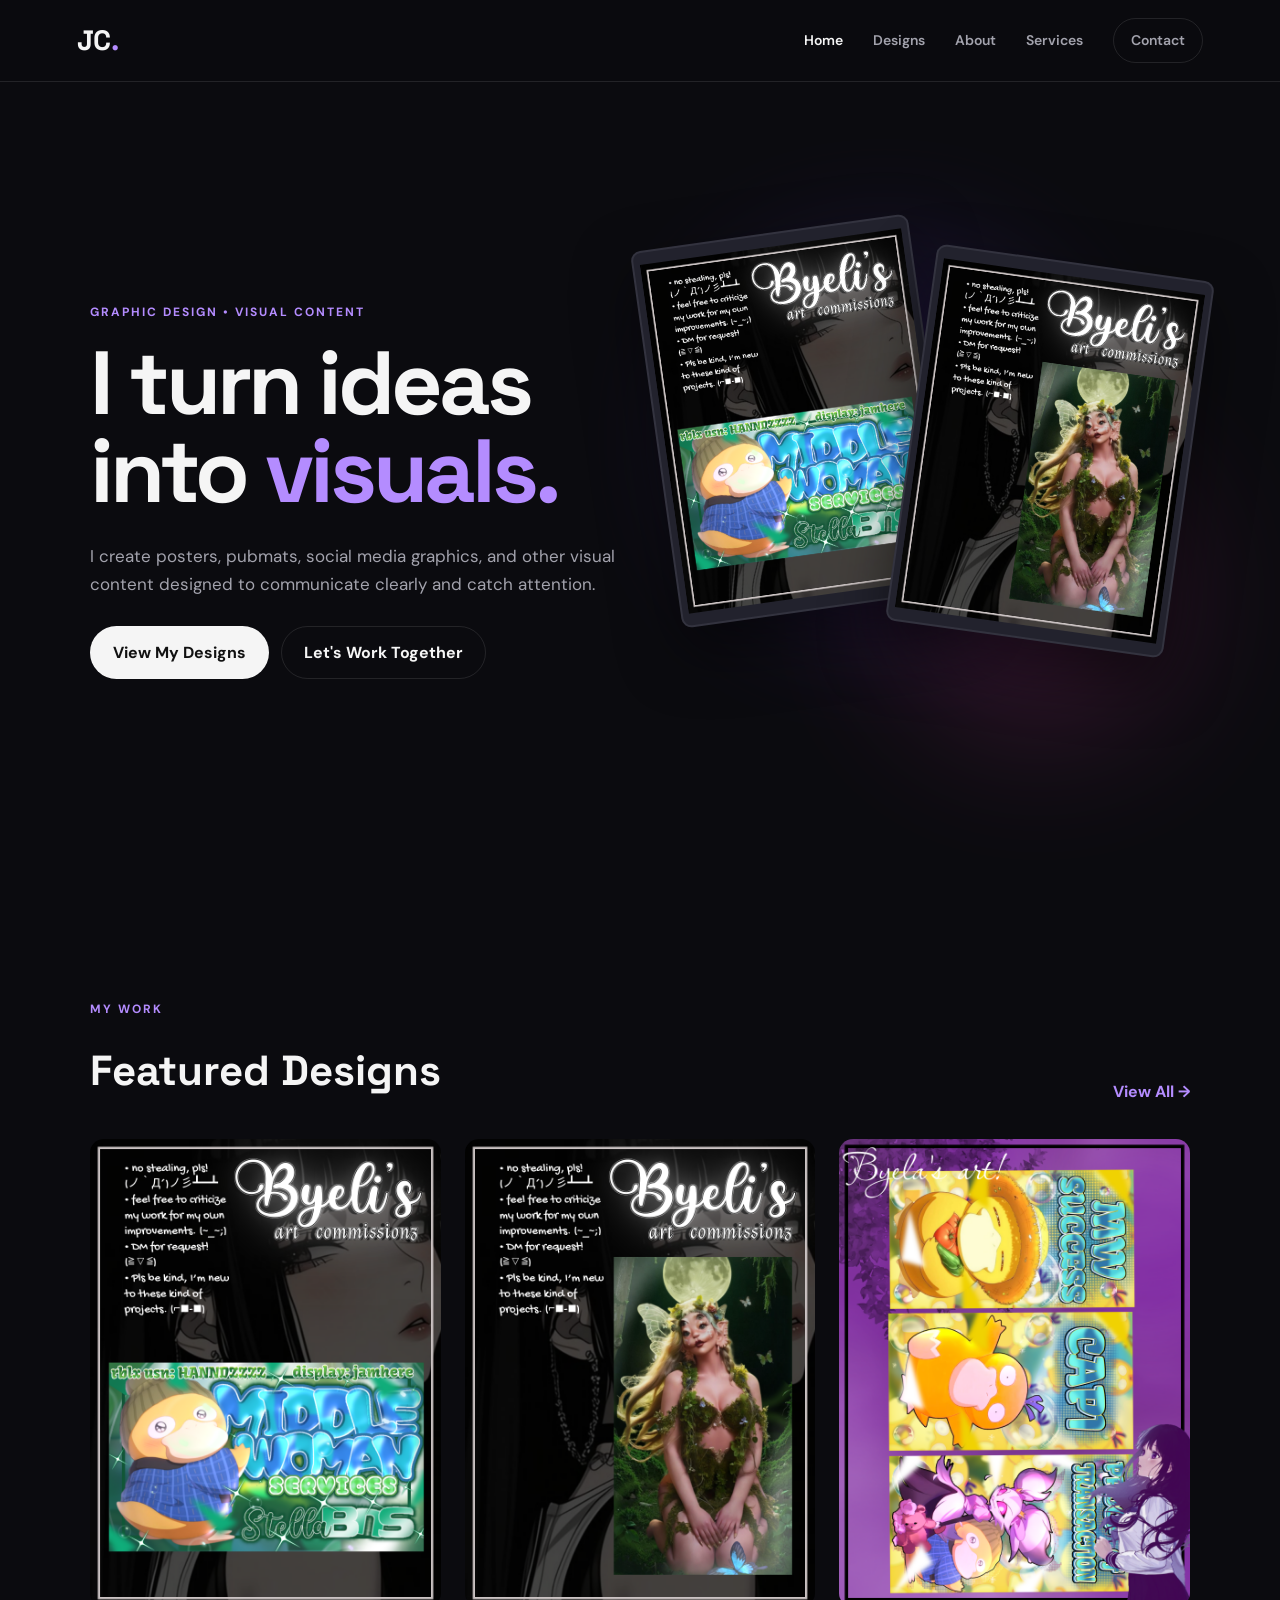
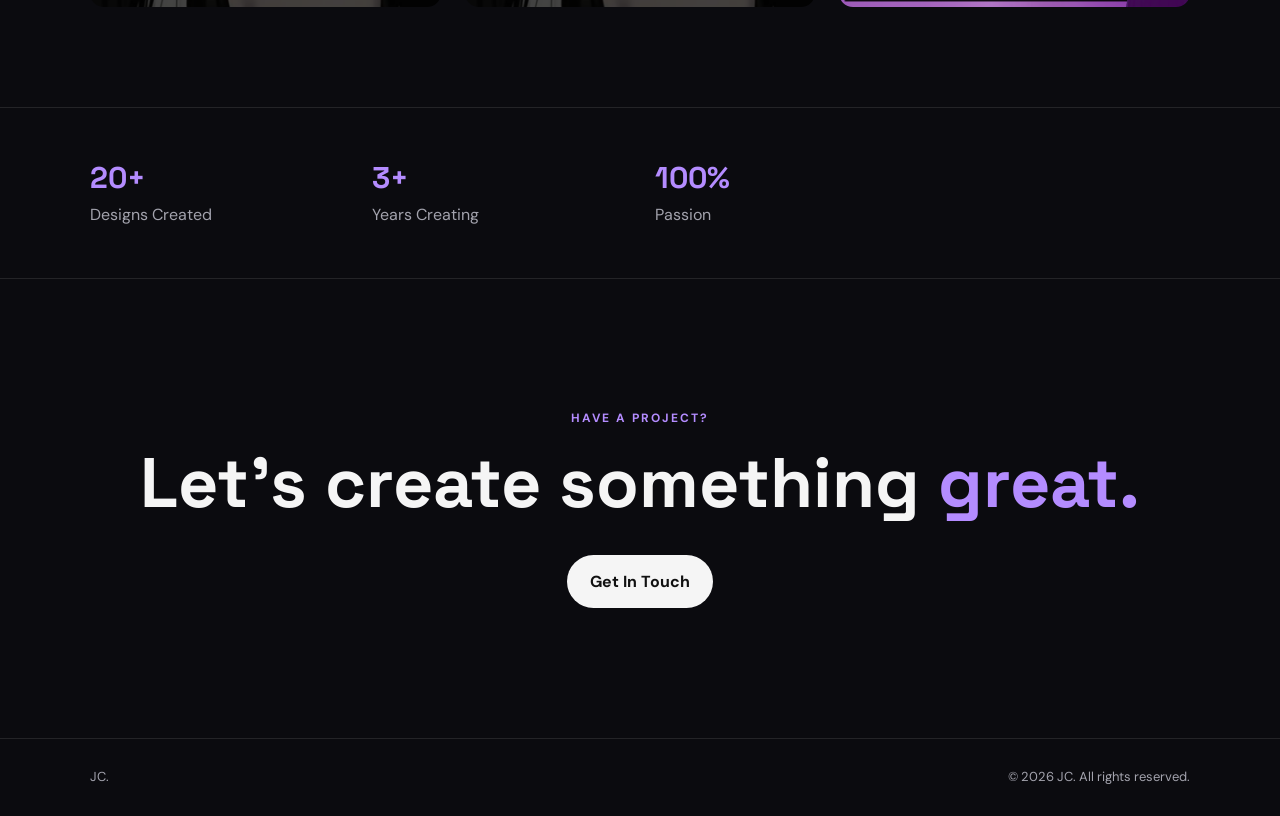
==== commit 108d8354: "Update index.html" ====
--- a/index.html
+++ b/index.html
@@ -1,215 +1,216 @@
 <!DOCTYPE html>
 <html lang="en">
+
 <head>
   <meta charset="UTF-8">
   <meta name="viewport" content="width=device-width, initial-scale=1.0">
 
   <title>JC. | Graphic Designer</title>
 
-  <link rel="preconnect" href="https://fonts.googleapis.com">
-  <link rel="preconnect" href="https://fonts.gstatic.com" crossorigin>
-  <link href="https://fonts.googleapis.com/css2?family=Poppins:wght@300;400;500;600;700;800&display=swap" rel="stylesheet">
-
   <link rel="stylesheet" href="css/style.css">
 </head>
 
 <body>
 
-  <!-- NAVIGATION -->
+  <!-- =========================
+       NAVBAR
+  ========================= -->
+
   <header class="navbar">
-    <div class="nav-container">
-
-      <a href="index.html" class="logo">
-        JC<span>.</span>
+
+    <a href="index.html" class="logo">
+      JC<span>.</span>
+    </a>
+
+    <nav>
+      <a href="index.html" class="active">Home</a>
+      <a href="designs.html">Designs</a>
+      <a href="about.html">About</a>
+      <a href="services.html">Services</a>
+      <a href="contact.html" class="nav-contact">Contact</a>
+    </nav>
+
+    <button class="menu-btn" aria-label="Open Menu">
+      ☰
+    </button>
+
+  </header>
+
+
+  <!-- =========================
+       HERO
+  ========================= -->
+
+  <section class="hero">
+
+    <div class="hero-content">
+
+      <p class="eyebrow">
+        GRAPHIC DESIGN • VISUAL CONTENT
+      </p>
+
+      <h1>
+        I turn ideas into
+        <span>visuals.</span>
+      </h1>
+
+      <p class="hero-description">
+        I create posters, pubmats, social media graphics, and other visual content
+        designed to communicate clearly and catch attention.
+      </p>
+
+      <div class="hero-buttons">
+
+        <a href="designs.html" class="btn primary">
+          View My Designs
+        </a>
+
+        <a href="contact.html" class="btn secondary">
+          Let's Work Together
+        </a>
+
+      </div>
+
+    </div>
+
+
+    <!-- HERO SHOWCASE -->
+
+    <div class="hero-showcase">
+
+      <div class="shape shape-one"></div>
+      <div class="shape shape-two"></div>
+
+      <!-- DESIGN 1 -->
+      <div class="showcase-card card-a">
+        <img src="images/1.png" alt="Graphic Design 1">
+      </div>
+
+      <!-- DESIGN 2 -->
+      <div class="showcase-card card-b">
+        <img src="images/2.png" alt="Graphic Design 2">
+      </div>
+
+    </div>
+
+  </section>
+
+
+  <!-- =========================
+       FEATURED DESIGNS
+  ========================= -->
+
+  <section class="section">
+
+    <div class="section-heading">
+
+      <div>
+        <p class="eyebrow">
+          MY WORK
+        </p>
+
+        <h2>
+          Featured Designs
+        </h2>
+      </div>
+
+      <a href="designs.html" class="text-link">
+        View All →
       </a>
 
-      <nav class="nav-links">
-        <a href="index.html" class="active">Home</a>
-        <a href="designs.html">Designs</a>
-        <a href="about.html">About</a>
-        <a href="services.html">Services</a>
-        <a href="contact.html" class="nav-button">Contact</a>
-      </nav>
-
-    </div>
-  </header>
-
-
-  <!-- HERO SECTION -->
-  <main>
-
-    <section class="hero">
-
-      <div class="hero-container">
-
-        <!-- HERO TEXT -->
-        <div class="hero-content">
-
-          <p class="hero-label">
-            GRAPHIC DESIGN • VISUAL CONTENT
-          </p>
-
-          <h1>
-            I turn ideas into
-            <span>visuals.</span>
-          </h1>
-
-          <p class="hero-description">
-            I create posters, pubmats, social media graphics, and other visual content
-            designed to communicate clearly and catch attention.
-          </p>
-
-          <div class="hero-buttons">
-
-            <a href="designs.html" class="btn btn-primary">
-              View My Designs
-            </a>
-
-            <a href="contact.html" class="btn btn-secondary">
-              Let's Work Together
-            </a>
-
-          </div>
-
-        </div>
-
-
-        <!-- HERO SHOWCASE -->
-        <div class="hero-showcase">
-
-          <div class="shape shape-one"></div>
-          <div class="shape shape-two"></div>
-
-          <!-- FIRST DESIGN -->
-          <div class="showcase-card card-a">
-            <img src="images/1.png" alt="Graphic Design 1">
-          </div>
-
-          <!-- SECOND DESIGN -->
-          <div class="showcase-card card-b">
-            <img src="images/2.png" alt="Graphic Design 2">
-          </div>
-
-        </div>
-
-      </div>
-
-    </section>
-
-
-    <!-- FEATURED DESIGNS -->
-    <section class="featured-section">
-
-      <div class="section-container">
-
-        <div class="section-heading">
-
-          <div>
-            <p class="section-label">
-              MY WORK
-            </p>
-
-            <h2>
-              Featured Designs
-            </h2>
-          </div>
-
-          <a href="designs.html" class="view-all">
-            View All →
-          </a>
-
-        </div>
-
-
-        <div class="featured-grid">
-
-          <div class="featured-card">
-            <img src="images/1.png" alt="Graphic Design 1">
-          </div>
-
-          <div class="featured-card">
-            <img src="images/2.png" alt="Graphic Design 2">
-          </div>
-
-          <div class="featured-card">
-            <img src="images/3.png" alt="Graphic Design 3">
-          </div>
-
-        </div>
-
-      </div>
-
-    </section>
-
-
-    <!-- STATS -->
-    <section class="stats-section">
-
-      <div class="stats-container">
-
-        <div class="stat">
-          <h3>20+</h3>
-          <p>Designs Created</p>
-        </div>
-
-        <div class="stat">
-          <h3>3+</h3>
-          <p>Years Creating</p>
-        </div>
-
-        <div class="stat">
-          <h3>100%</h3>
-          <p>Passion</p>
-        </div>
-
-      </div>
-
-    </section>
-
-
-    <!-- CALL TO ACTION -->
-    <section class="cta-section">
-
-      <div class="cta-container">
-
-        <p class="section-label">
-          HAVE A PROJECT?
-        </p>
-
-        <h2>
-          Let's create something
-          <span>great.</span>
-        </h2>
-
-        <p>
-          Have an idea in mind? Let's turn it into a visual that gets noticed.
-        </p>
-
-        <a href="contact.html" class="btn btn-primary">
-          Get In Touch
-        </a>
-
-      </div>
-
-    </section>
-
-  </main>
-
-
-  <!-- FOOTER -->
-  <footer class="footer">
-
-    <div class="footer-container">
-
-      <div class="footer-logo">
-        JC<span>.</span>
-      </div>
-
-      <p>
-        © 2026 JC. All rights reserved.
-      </p>
-
-    </div>
+    </div>
+
+
+    <div class="design-grid">
+
+      <div class="design-card">
+        <img
+          src="images/1.png"
+          alt="Graphic Design 1"
+          class="design-image"
+        >
+      </div>
+
+      <div class="design-card">
+        <img
+          src="images/2.png"
+          alt="Graphic Design 2"
+          class="design-image"
+        >
+      </div>
+
+      <div class="design-card">
+        <img
+          src="images/3.png"
+          alt="Graphic Design 3"
+          class="design-image"
+        >
+      </div>
+
+    </div>
+
+  </section>
+
+
+  <!-- =========================
+       STATS
+  ========================= -->
+
+  <section class="stats">
+
+    <div>
+      <strong>20+</strong>
+      <span>Designs Created</span>
+    </div>
+
+    <div>
+      <strong>3+</strong>
+      <span>Years Creating</span>
+    </div>
+
+    <div>
+      <strong>100%</strong>
+      <span>Passion</span>
+    </div>
+
+  </section>
+
+
+  <!-- =========================
+       CTA
+  ========================= -->
+
+  <section class="cta">
+
+    <p class="eyebrow">
+      HAVE A PROJECT?
+    </p>
+
+    <h2>
+      Let's create something
+      <span>great.</span>
+    </h2>
+
+    <a href="contact.html" class="btn primary">
+      Get In Touch
+    </a>
+
+  </section>
+
+
+  <!-- =========================
+       FOOTER
+  ========================= -->
+
+  <footer>
+
+    <span>
+      JC.
+    </span>
+
+    <span>
+      © 2026 JC. All rights reserved.
+    </span>
 
   </footer>
 
@@ -217,4 +218,5 @@
   <script src="js/script.js"></script>
 
 </body>
+
 </html>
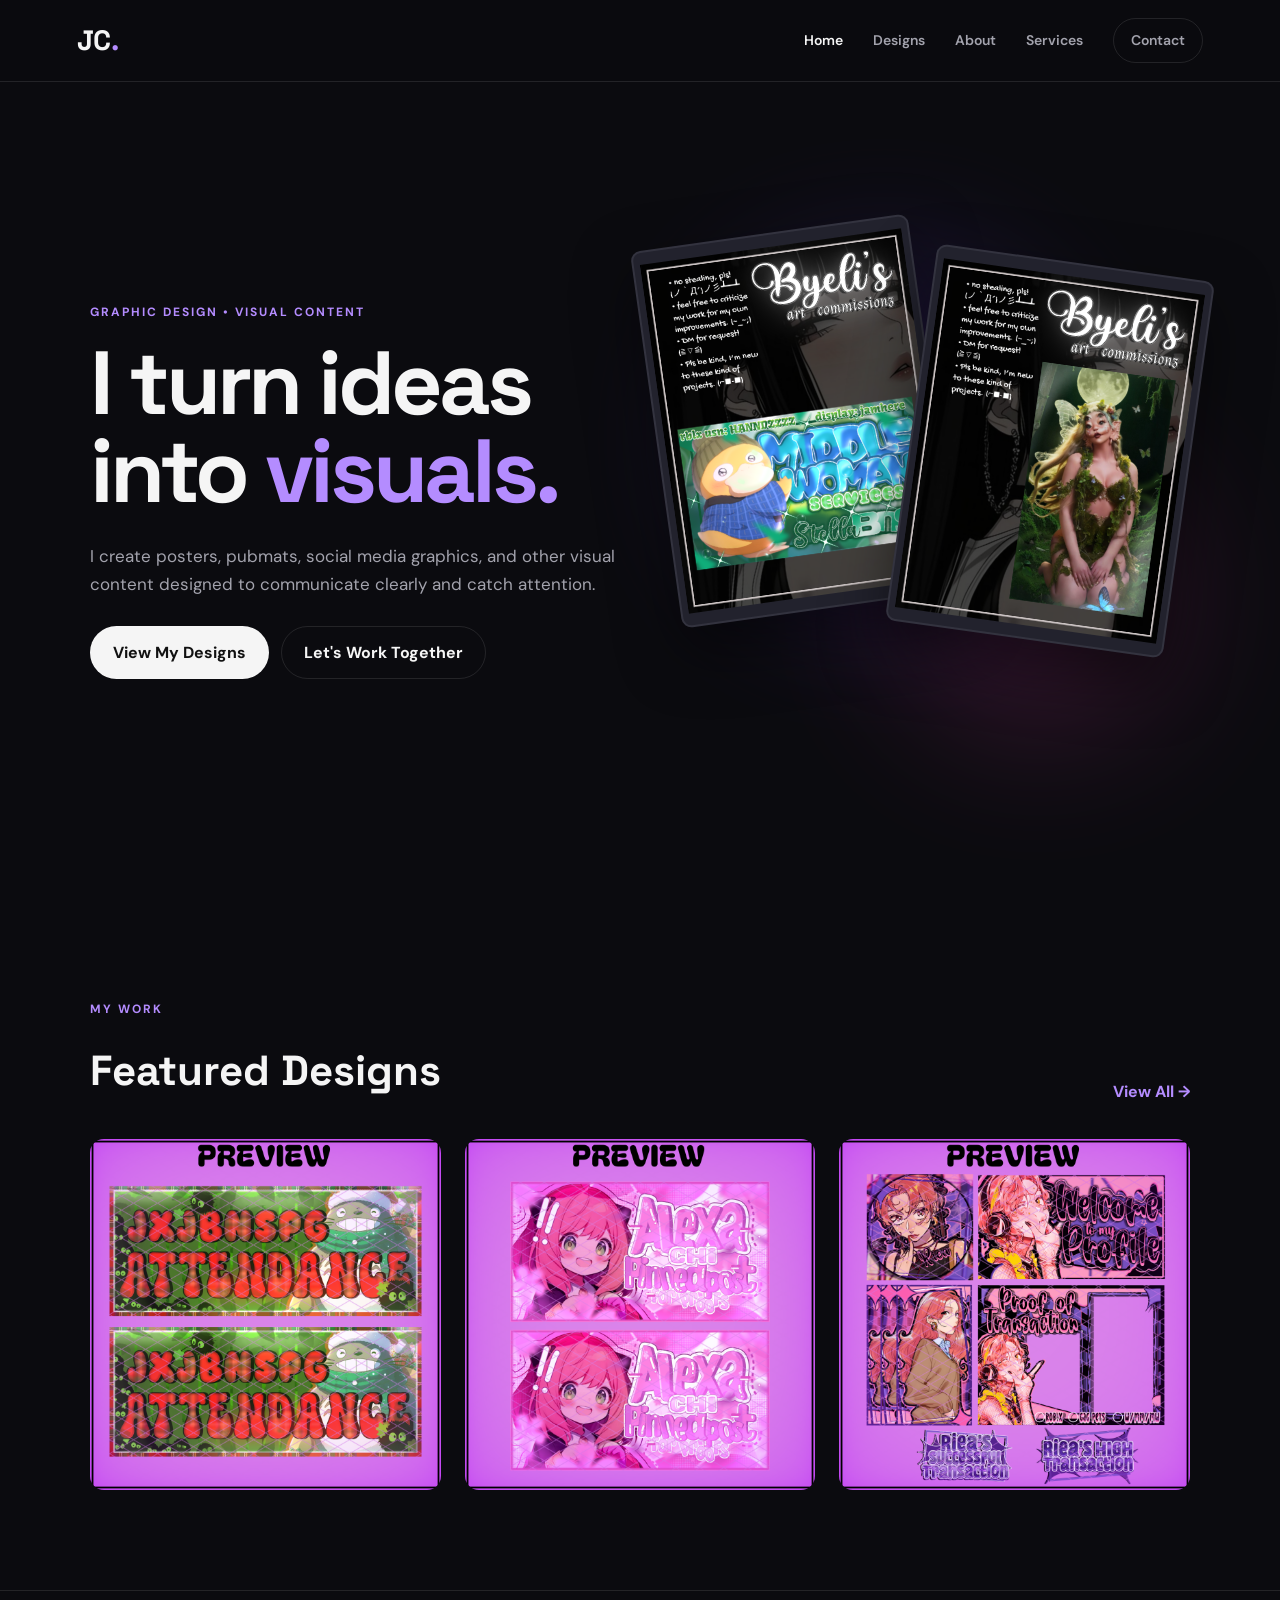
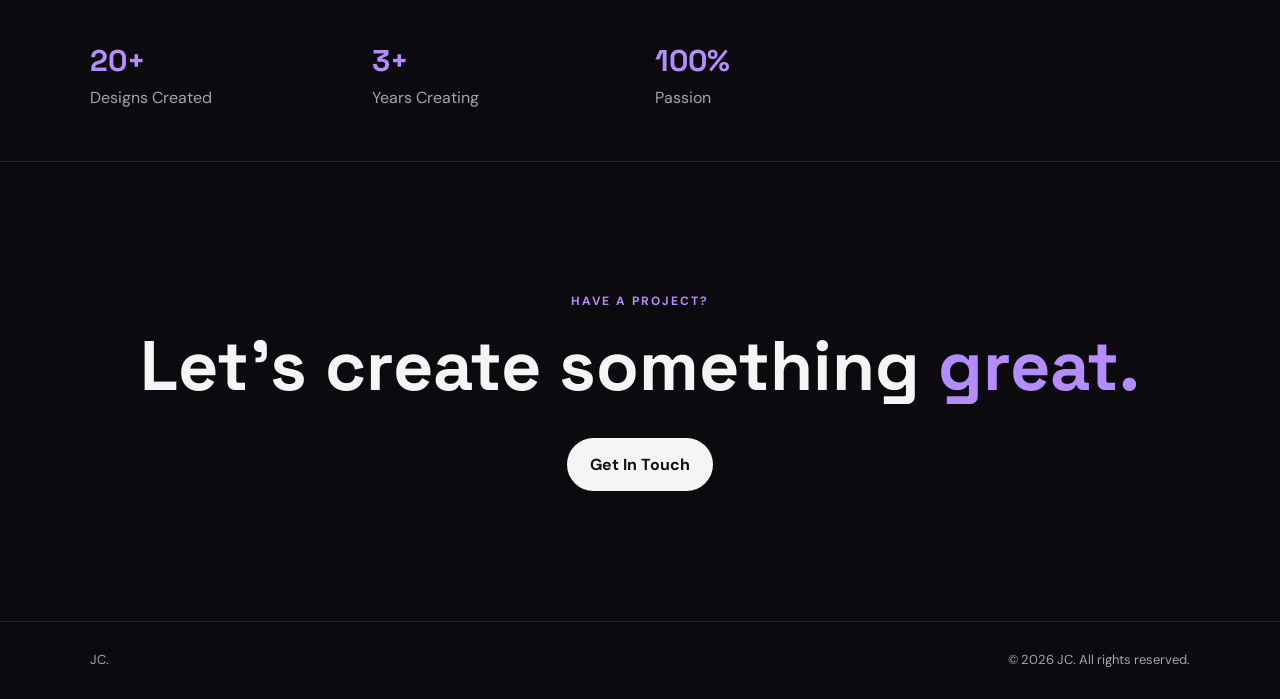
==== commit 08640407: "Update index.html" ====
--- a/index.html
+++ b/index.html
@@ -125,7 +125,7 @@
 
       <div class="design-card">
         <img
-          src="images/1.png"
+          src="images/20.png"
           alt="Graphic Design 1"
           class="design-image"
         >
@@ -133,7 +133,7 @@
 
       <div class="design-card">
         <img
-          src="images/2.png"
+          src="images/6.png"
           alt="Graphic Design 2"
           class="design-image"
         >
@@ -141,7 +141,7 @@
 
       <div class="design-card">
         <img
-          src="images/3.png"
+          src="images/13.png"
           alt="Graphic Design 3"
           class="design-image"
         >
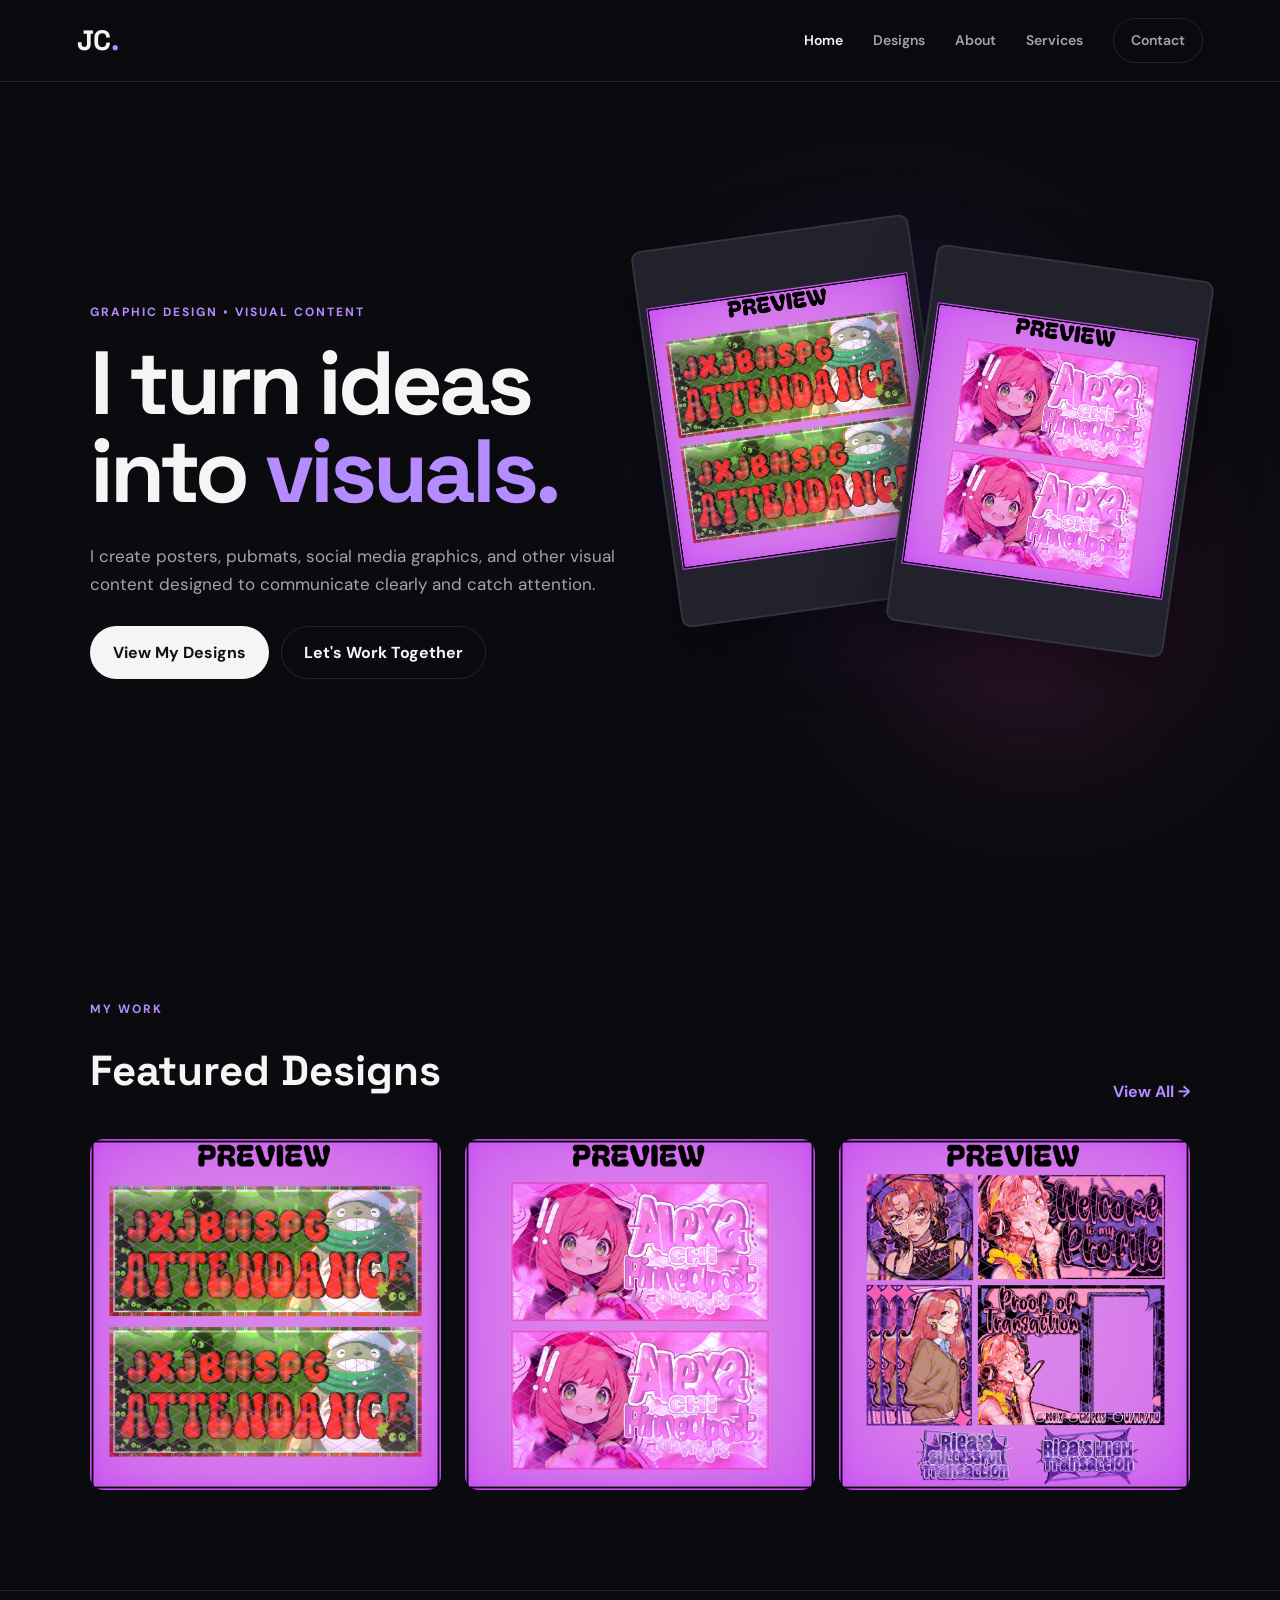
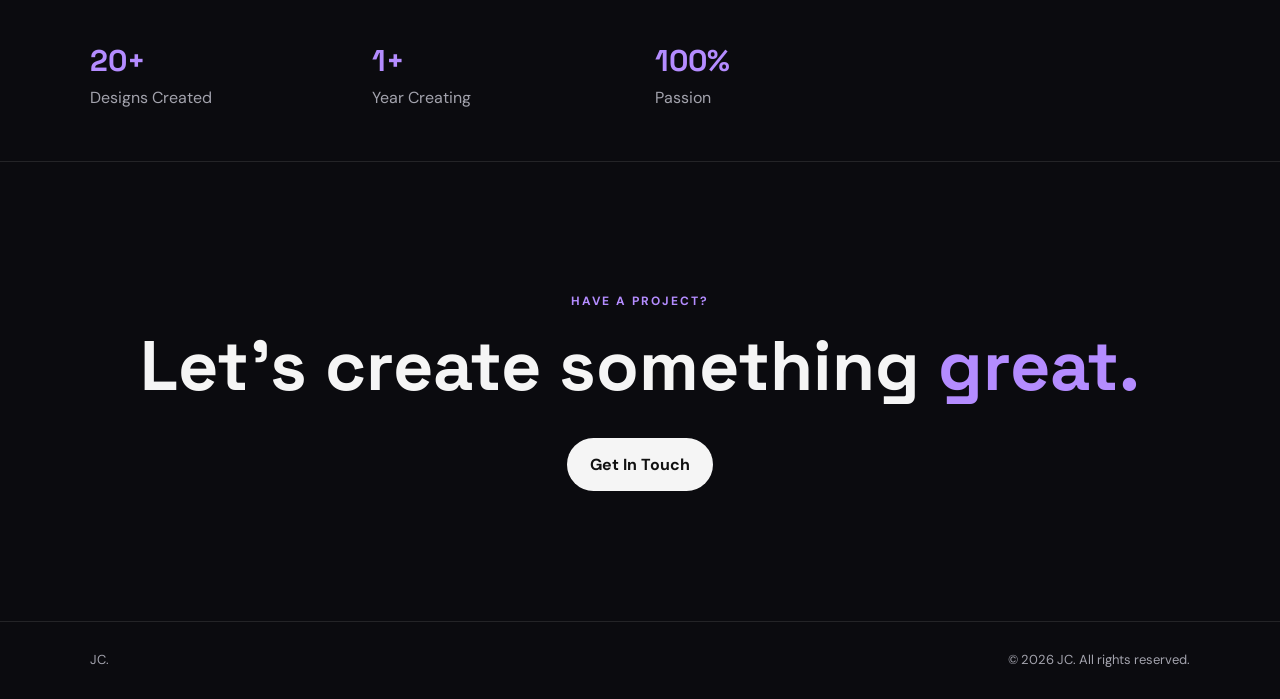
==== commit a3e32f6a: "Update index.html" ====
--- a/index.html
+++ b/index.html
@@ -83,12 +83,12 @@
 
       <!-- DESIGN 1 -->
       <div class="showcase-card card-a">
-        <img src="images/1.png" alt="Graphic Design 1">
+        <img src="images/20.png" alt="Graphic Design 1">
       </div>
 
       <!-- DESIGN 2 -->
       <div class="showcase-card card-b">
-        <img src="images/2.png" alt="Graphic Design 2">
+        <img src="images/6.png" alt="Graphic Design 2">
       </div>
 
     </div>
@@ -164,8 +164,8 @@
     </div>
 
     <div>
-      <strong>3+</strong>
-      <span>Years Creating</span>
+      <strong>1+</strong>
+      <span>Year Creating</span>
     </div>
 
     <div>
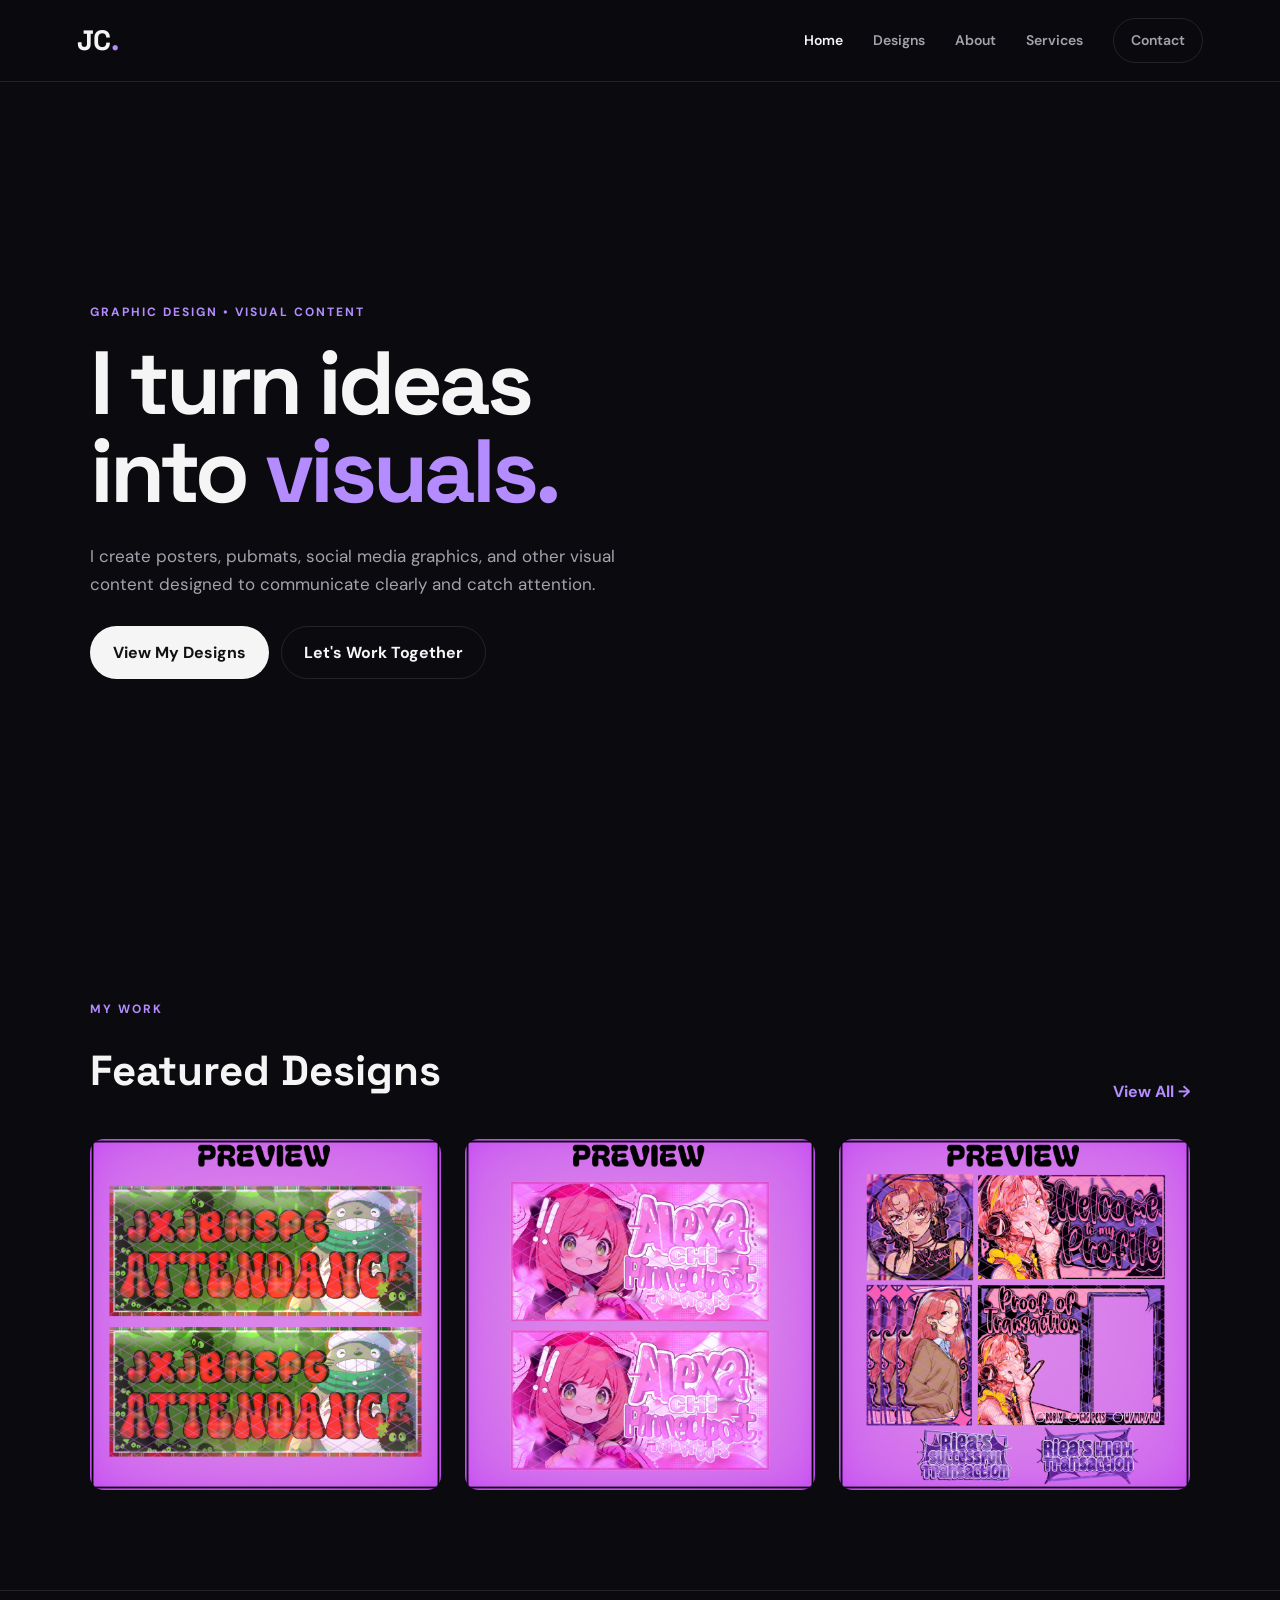
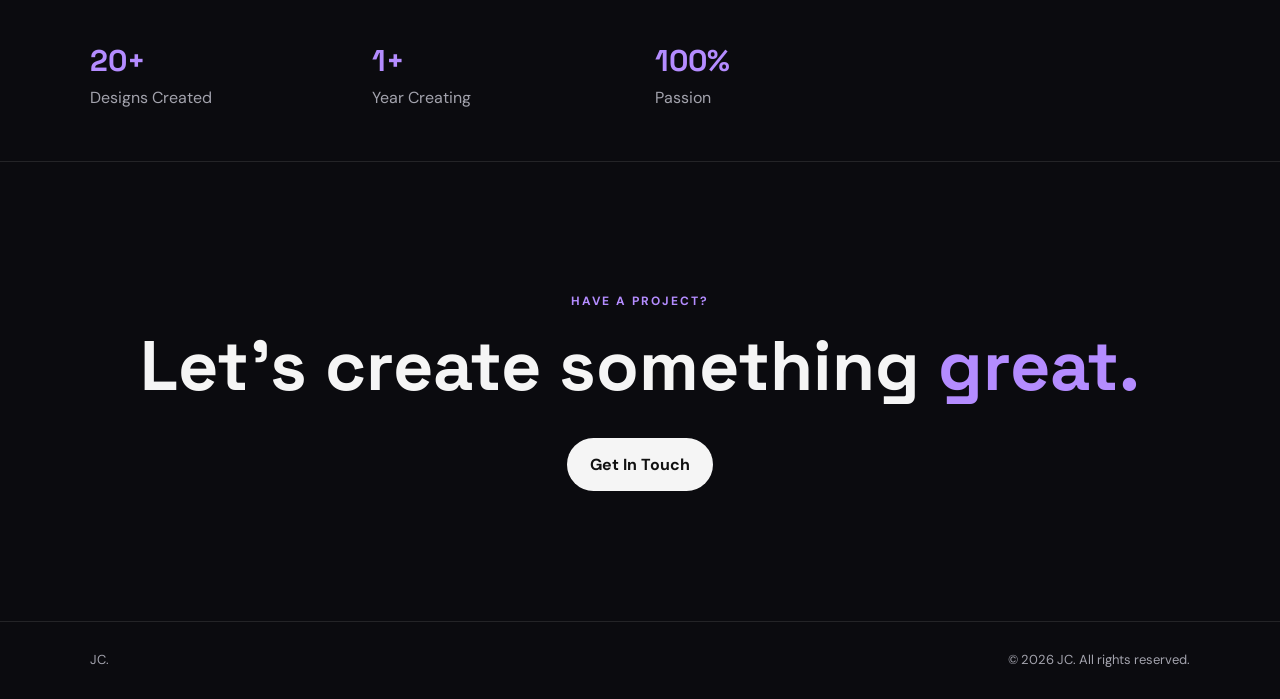
==== commit 74bddf0a: "Update index.html" ====
--- a/index.html
+++ b/index.html
@@ -76,22 +76,6 @@
 
     <!-- HERO SHOWCASE -->
 
-    <div class="hero-showcase">
-
-      <div class="shape shape-one"></div>
-      <div class="shape shape-two"></div>
-
-      <!-- DESIGN 1 -->
-      <div class="showcase-card card-a">
-        <img src="images/20.png" alt="Graphic Design 1">
-      </div>
-
-      <!-- DESIGN 2 -->
-      <div class="showcase-card card-b">
-        <img src="images/6.png" alt="Graphic Design 2">
-      </div>
-
-    </div>
 
   </section>
 
